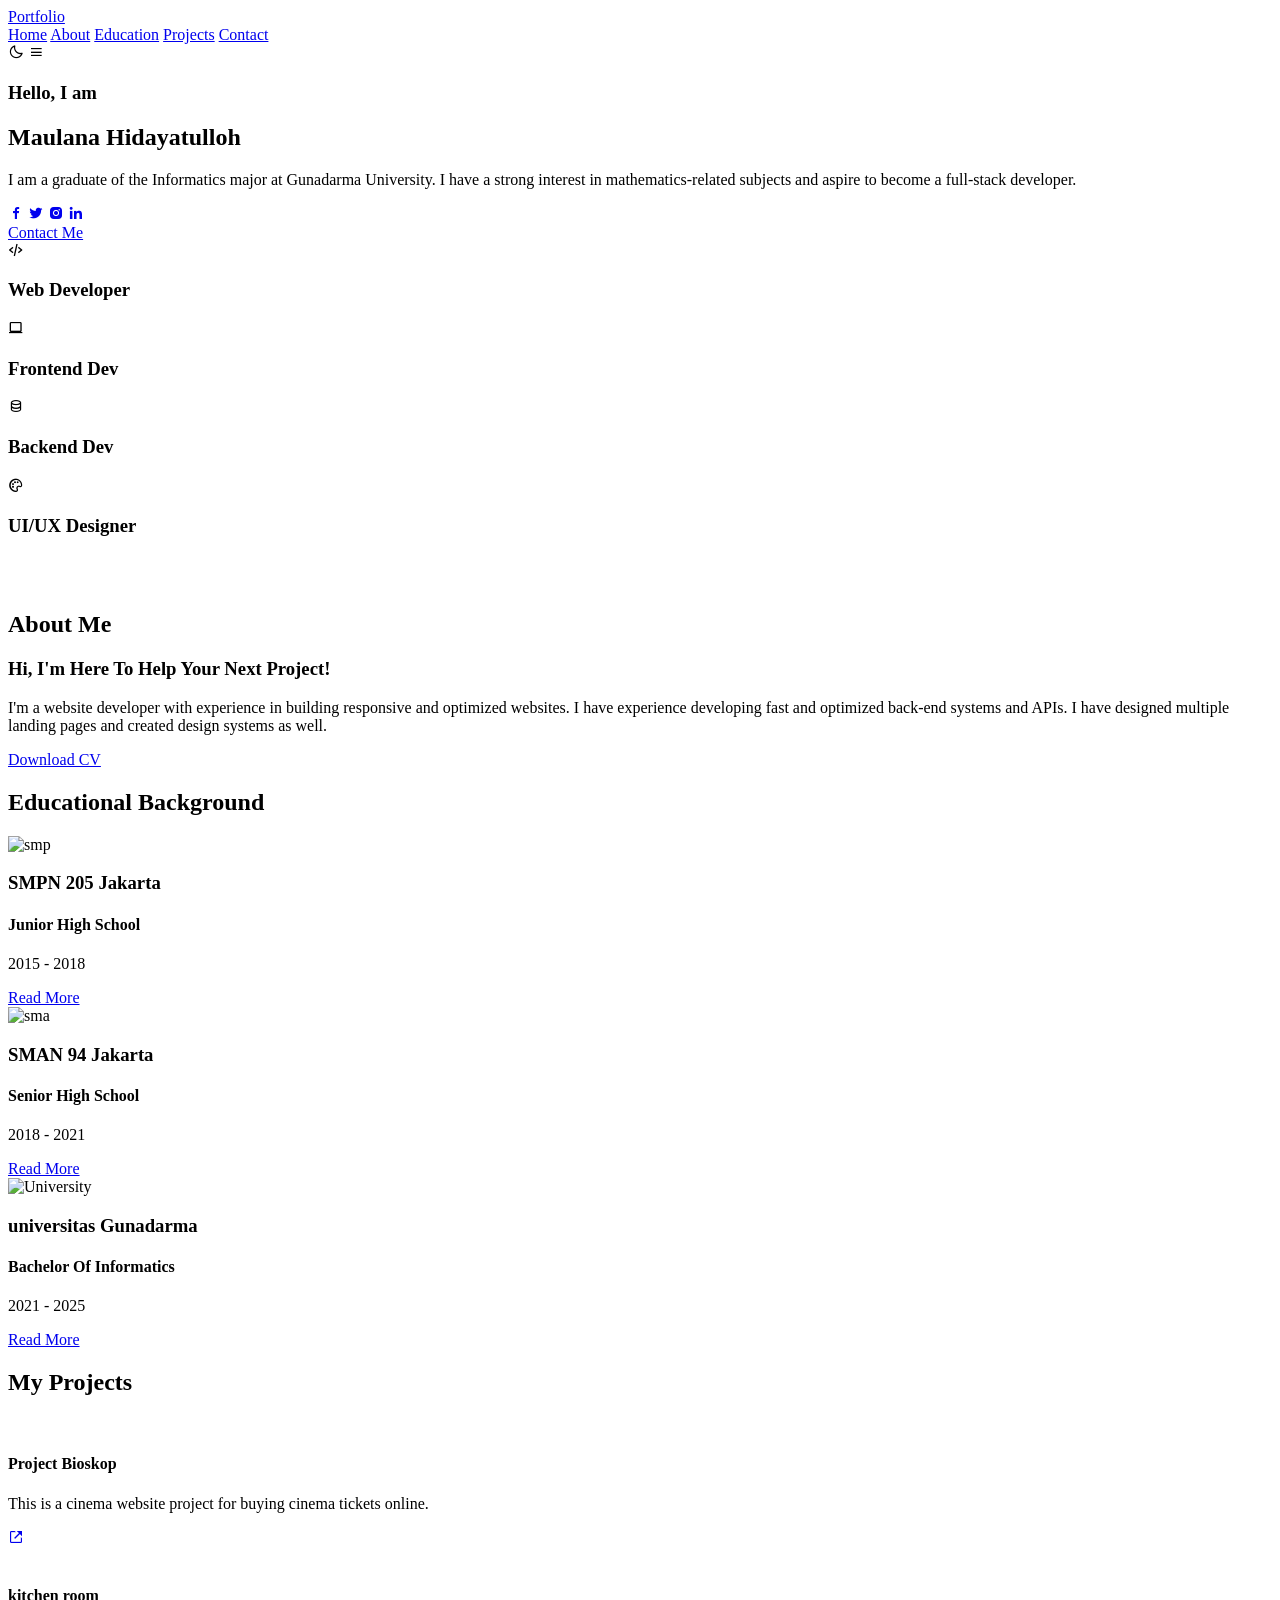
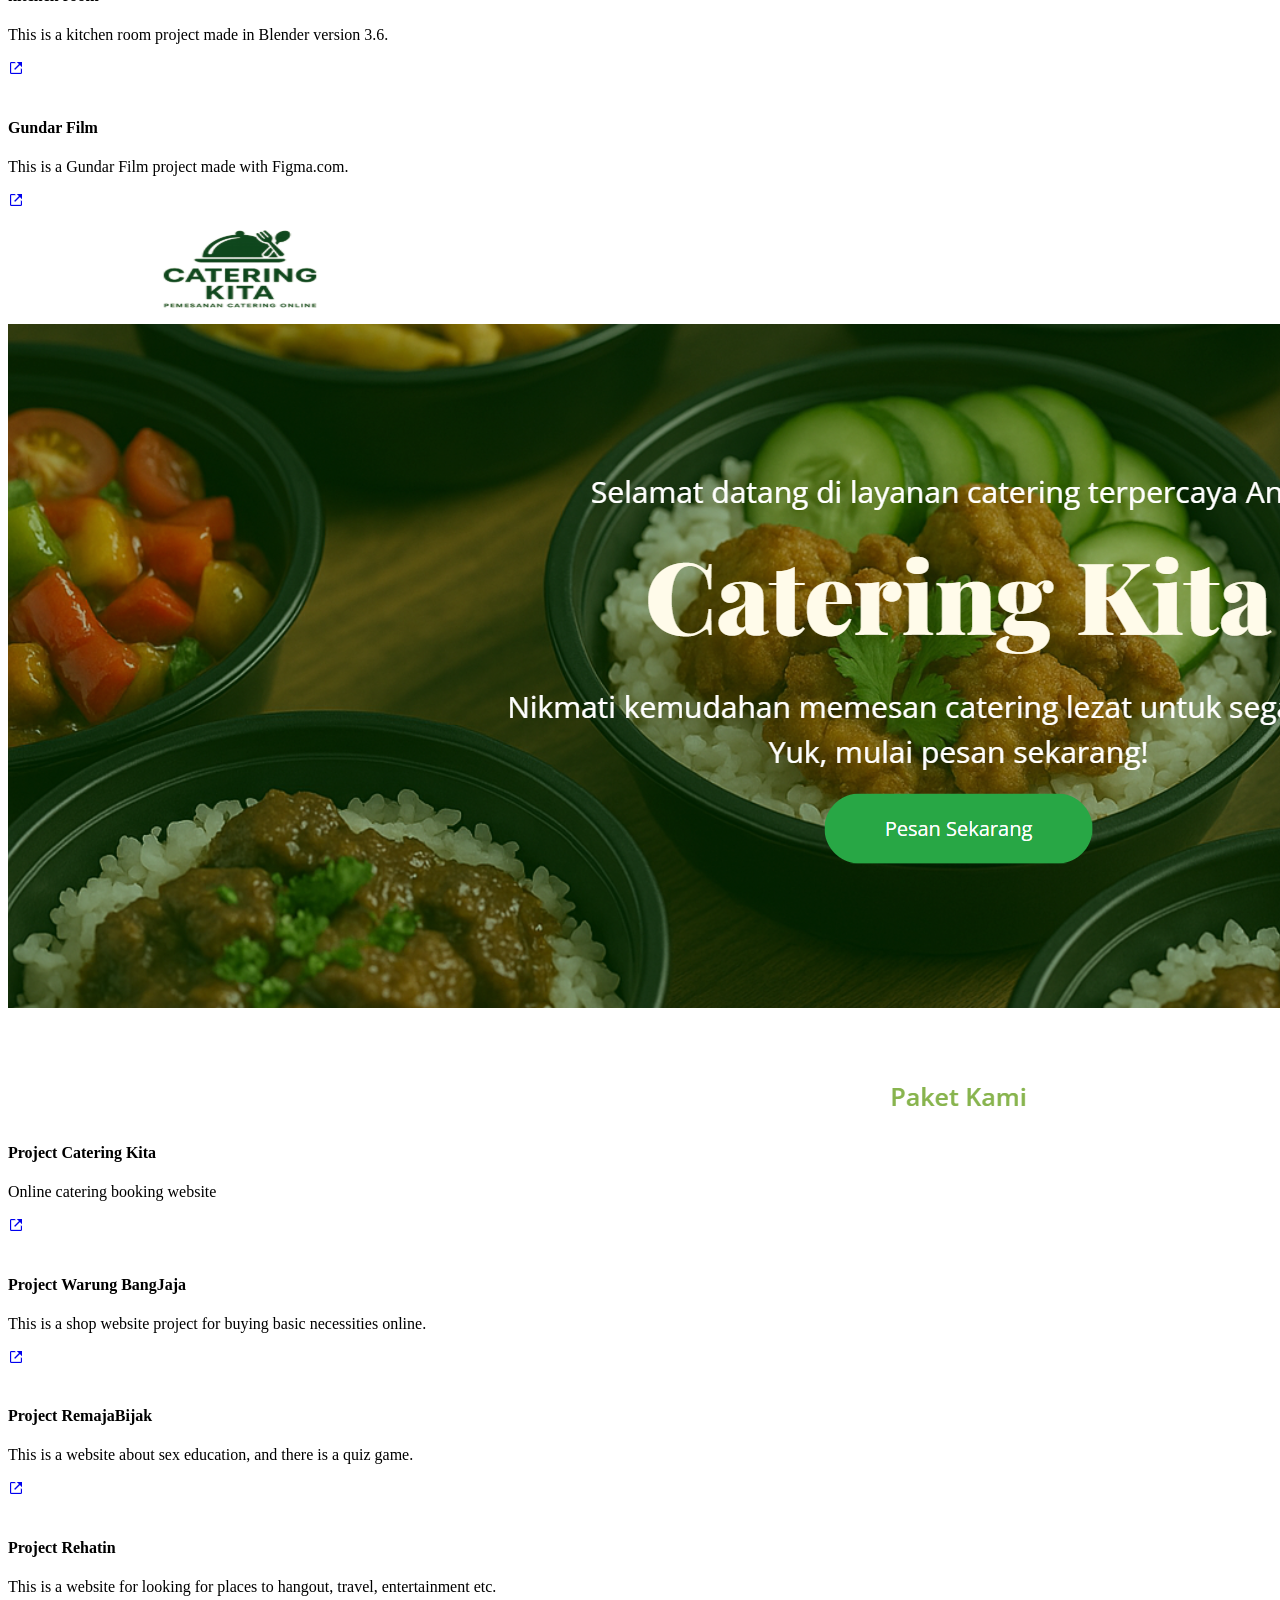
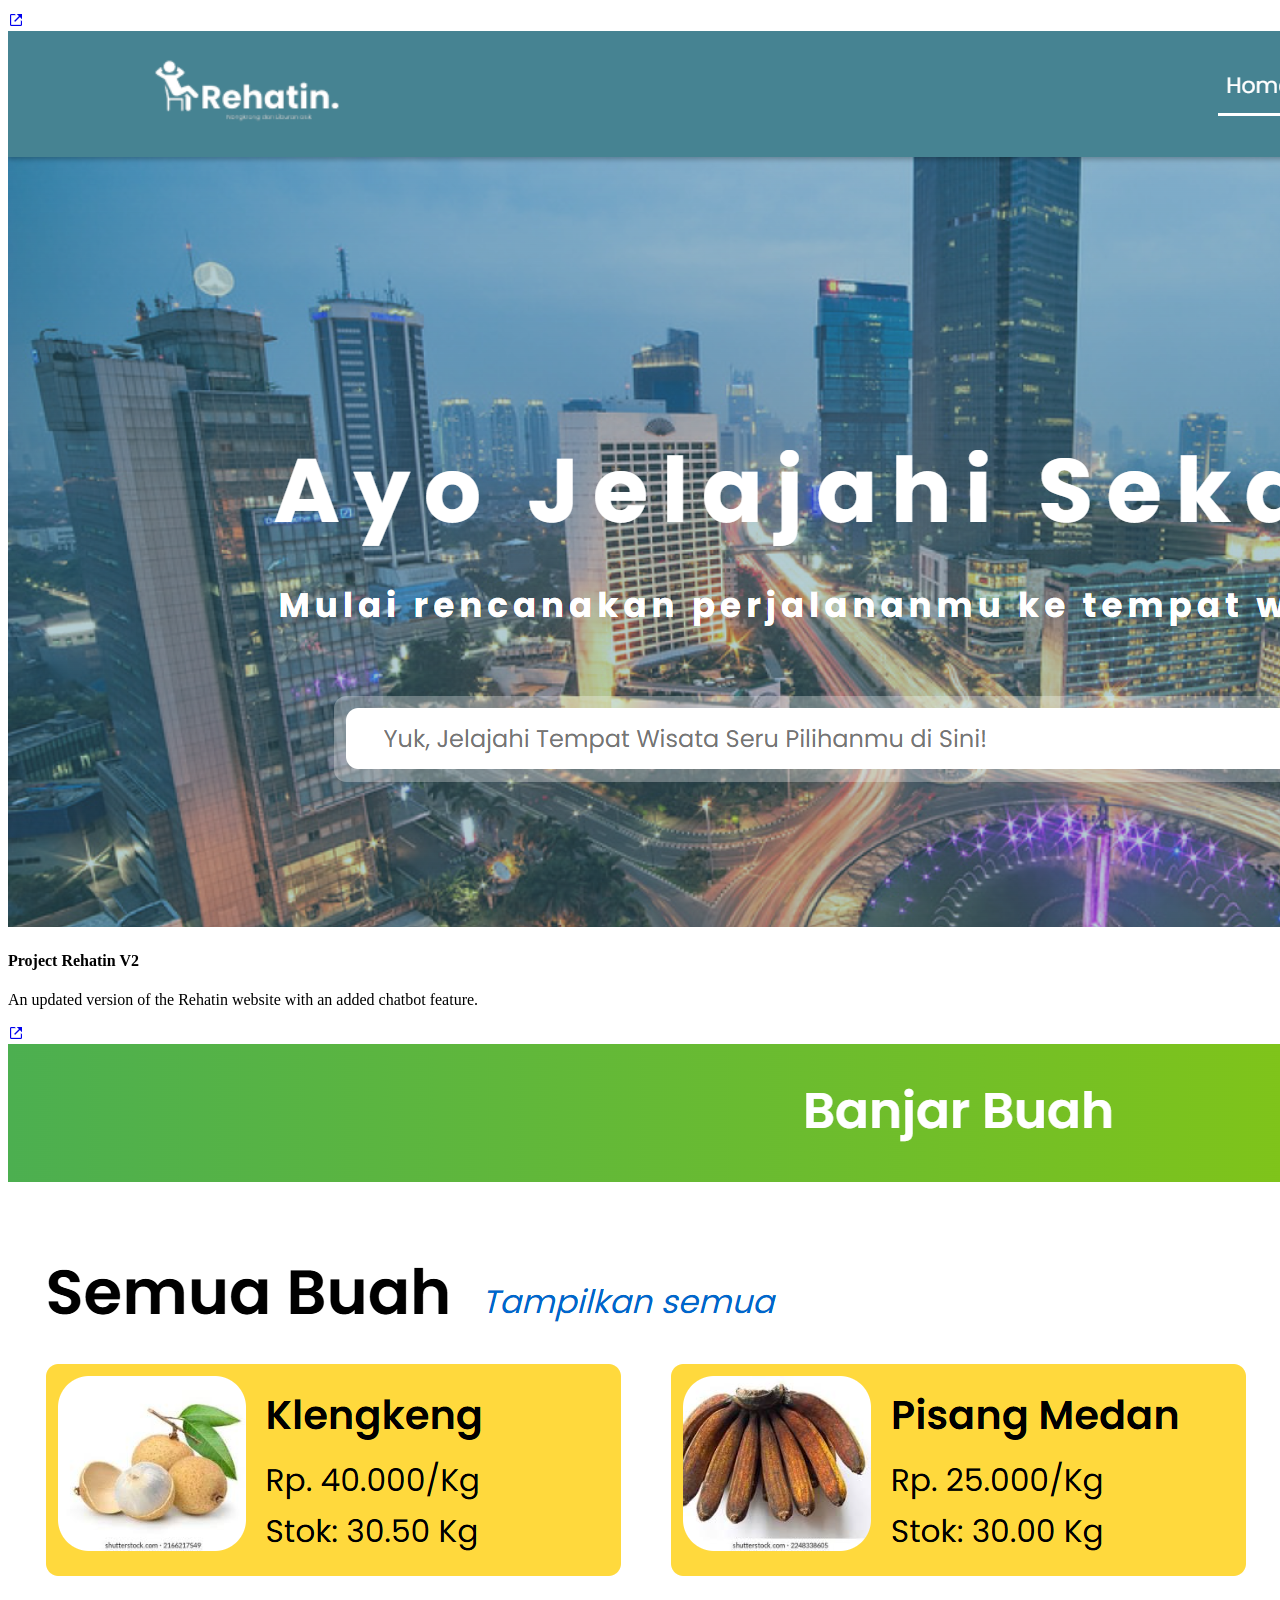
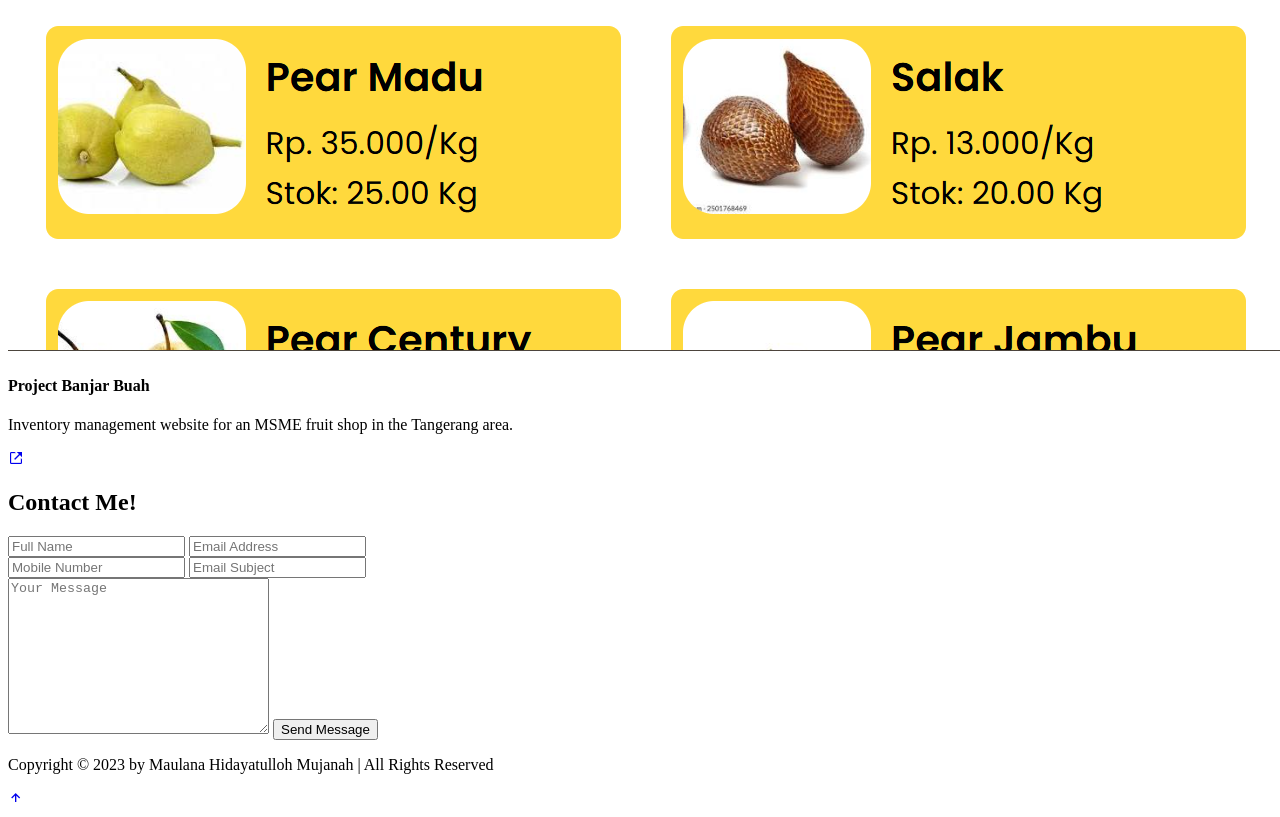
==== index.html @ 6c428de4 "update" ====
<!DOCTYPE html>
<html lang="en">
  <head>
    <meta charset="UTF-8" />
    <meta http-equiv="X-UA-Compatible" content="IE=edge" />
    <meta name="viewport" content="width=device-width, initial-scale=1.0" />
    <title>Portfolio Maulana Hidayatulloh Mujanah</title>

    <!-- Box Icons -->
    <link
      href="https://unpkg.com/boxicons@2.1.4/css/boxicons.min.css"
      rel="stylesheet"
    />

    <!-- CSS -->
    <link rel="stylesheet" href="css/style.css" />
  </head>
  <body>
    <!-- Header -->
    <header class="header">
      <a href="#" class="logo">Portfolio</a>

      <nav class="navbar">
        <a href="#home" class="active">Home</a>
        <a href="#about">About</a>
        <a href="#education">Education</a>
        <a href="#projects">Projects</a>
        <a href="#contact">Contact</a>
      </nav>

      <div class="bx bx-moon" id="darkMode-icon"></div>

      <div class="bx bx-menu" id="menu-icon"></div>
    </header>

    <!-- Home Section -->
    <section class="home" id="home">
      <div class="home-content">
        <h3>Hello, I am</h3>
        <h1>Maulana Hidayatulloh</h1>
        <p>
          I am a graduate of the Informatics major at Gunadarma University. I
          have a strong interest in mathematics-related subjects and aspire to
          become a full-stack developer.
        </p>

        <div class="social-media">
          <a href="https://www.facebook.com/"
            ><i class="bx bxl-facebook"></i
          ></a>
          <a href="https://twitter.com/"><i class="bx bxl-twitter"></i></a>
          <a href="https://www.instagram.com/maulana_x13?igsh=MzNlNGNkZWQ4Mg=="
            ><i class="bx bxl-instagram-alt"></i
          ></a>
          <a href="https://www.linkedin.com/in/maulanahidayatulloh"
            ><i class="bx bxl-linkedin"></i
          ></a>
        </div>

        <a href="mailto:maulhidayatulloh@gmail.com" class="btn">Contact Me</a>
      </div>

      <div class="profession-container">
        <div class="profession-box">
          <div class="profession" style="--i: 0">
            <i class="bx bx-code-alt"></i>
            <h3>Web Developer</h3>
          </div>
          <div class="profession" style="--i: 1">
            <i class="bx bx-laptop"></i>
            <h3>Frontend Dev</h3>
          </div>
          <div class="profession" style="--i: 2">
            <i class="bx bx-data"></i>
            <h3>Backend Dev</h3>
          </div>
          <div class="profession" style="--i: 3">
            <i class="bx bx-palette"></i>
            <h3>UI/UX Designer</h3>
          </div>

          <div class="circle"></div>
        </div>

        <div class="overlay"></div>
      </div>

      <div class="home-img">
        <img src="images/Foto_Profil_Maulana.png" alt="" />
      </div>
    </section>

    <!-- About Section -->
    <section class="about" id="about">
      <div class="about-img">
        <img src="images/maulana.png" alt="" />
      </div>

      <div class="about-content">
        <h2 class="heading">About <span> Me</span></h2>
        <h3>Hi, I'm Here To Help Your Next Project!</h3>
        <p>
          I'm a website developer with experience in building responsive and
          optimized websites. I have experience developing fast and optimized
          back-end systems and APIs. I have designed multiple landing pages and
          created design systems as well.
        </p>
        <a
          href="CV/CV_Maulana Hidayatulloh Mujanah.pdf"
          download="CV_Maulana Hidayatulloh Mujanah.pdf"
          class="btn"
          >Download CV</a
        >
      </div>
    </section>

    <!-- Education Section -->
    <section class="education" id="education">
      <h2 class="heading">Educational <span>Background</span></h2>

      <div class="education-container">
        <div class="education-box">
          <img src="images/smpn205jakarta.png" alt="smp" />
          <h3>SMPN 205 Jakarta</h3>
          <h4>Junior High School</h4>
          <p>2015 - 2018</p>
          <a href="https://www.smpn205jkt.sch.id/" class="btn">Read More</a>
        </div>
        <div class="education-box">
          <img src="images/sman94jakarta.png" alt="sma" />
          <h3>SMAN 94 Jakarta</h3>
          <h4>Senior High School</h4>
          <p>2018 - 2021</p>
          <a href="https://sman94.sch.id/" class="btn">Read More</a>
        </div>
        <div class="education-box">
          <img src="images/universitas_gunadarma.png" alt="University" />
          <h3>universitas Gunadarma</h3>
          <h4>Bachelor Of Informatics</h4>
          <p>2021 - 2025</p>
          <a href="https://gunadarma.ac.id/" class="btn">Read More</a>
        </div>
      </div>
    </section>

    <!-- Projects Section -->
    <section class="projects" id="projects">
      <h2 class="heading">My <span>Projects</span></h2>

      <div class="projects-container">
        <!-- #1 -->
        <div class="project-box">
          <img src="images/bioskop.png" alt="" />

          <div class="projects-layer">
            <h4>Project Bioskop</h4>
            <p>
              This is a cinema website project for buying cinema tickets online.
            </p>
            <a href="https://bioskop-turu.netlify.app/"
              ><i class="bx bx-link-external"></i
            ></a>
          </div>
        </div>

        <!-- #2 -->
        <div class="project-box">
          <img src="images/Blender.png" alt="" />

          <div class="projects-layer">
            <h4>kitchen room</h4>
            <p>This is a kitchen room project made in Blender version 3.6.</p>
            <a
              href="https://drive.google.com/drive/folders/1SsGVpHUh2cP1XCIk-VESFyO1y9K7Zlhc?usp=sharing"
              ><i class="bx bx-link-external"></i
            ></a>
          </div>
        </div>

        <!-- #3 -->
        <div class="project-box">
          <img src="images/figma_gundarfilm.png" alt="" />

          <div class="projects-layer">
            <h4>Gundar Film</h4>
            <p>This is a Gundar Film project made with Figma.com.</p>
            <a
              href="https://www.figma.com/proto/qvcgOhkusxSLY58AXQ5LIm/Gundar-Film?node-id=1-2&t=9zVfpcEtoTEcHJ6E-1&scaling=scale-down&content-scaling=fixed&page-id=0%3A1&starting-point-node-id=1%3A2"
              ><i class="bx bx-link-external"></i
            ></a>
          </div>
        </div>

        <!-- #4 -->
        <div class="project-box">
          <img src="images/CateringKita.png" alt="" />

          <div class="projects-layer">
            <h4>Project Catering Kita</h4>
            <p>Online catering booking website</p>
            <a href="https://github.com/MaulanaHidayatulloh/Catering-Kita"
              ><i class="bx bx-link-external"></i
            ></a>
          </div>
        </div>

        <!-- #5 -->
        <div class="project-box">
          <img src="images/warung-bangjaja.png" alt="" />

          <div class="projects-layer">
            <h4>Project Warung BangJaja</h4>
            <p>
              This is a shop website project for buying basic necessities
              online.
            </p>
            <a href="https://warung-bangjaja.free.nf"
              ><i class="bx bx-link-external"></i
            ></a>
          </div>
        </div>

        <!-- #6 -->
        <div class="project-box">
          <img src="images/RemajaBijak.png" alt="" />

          <div class="projects-layer">
            <h4>Project RemajaBijak</h4>
            <p>
              This is a website about sex education, and there is a quiz game.
            </p>
            <a href="https://maulanahidayatulloh.github.io/RemajaBijak/"
              ><i class="bx bx-link-external"></i
            ></a>
          </div>
        </div>

        <!-- #7 -->
        <div class="project-box">
          <img src="images/rehatin.png" alt="" />

          <div class="projects-layer">
            <h4>Project Rehatin</h4>
            <p>
              This is a website for looking for places to hangout, travel,
              entertainment etc.
            </p>
            <a href="https://github.com/MaulanaHidayatulloh/Rehatin"
              ><i class="bx bx-link-external"></i
            ></a>
          </div>
        </div>

        <!-- #8 -->
        <div class="project-box">
          <img src="images/RehatinV2.png" alt="" />

          <div class="projects-layer">
            <h4>Project Rehatin V2</h4>
            <p>
              An updated version of the Rehatin website with an added chatbot
              feature.
            </p>
            <a href="https://github.com/MaulanaHidayatulloh/Rehatin_V2"
              ><i class="bx bx-link-external"></i
            ></a>
          </div>
        </div>

        <!-- #9 -->
        <div class="project-box">
          <img src="images/banjar_buah.png" alt="" />

          <div class="projects-layer">
            <h4>Project Banjar Buah</h4>
            <p>
              Inventory management website for an MSME fruit shop in the
              Tangerang area.
            </p>
            <a href="https://banjarbuah.rf.gd/"
              ><i class="bx bx-link-external"></i
            ></a>
          </div>
        </div>
      </div>
    </section>

    <!-- Contact Section -->
    <section class="contact" id="contact">
      <h2 class="heading">Contact <span>Me!</span></h2>

      <form action="#">
        <div class="input-box">
          <input type="text" placeholder="Full Name" />
          <input type="email" placeholder="Email Address" />
        </div>
        <div class="input-box">
          <input type="text" placeholder="Mobile Number" />
          <input type="text" placeholder="Email Subject" />
        </div>
        <textarea
          name=""
          id=""
          cols="30"
          rows="10"
          placeholder="Your Message"
        ></textarea>
        <input type="submit" value="Send Message" class="btn" />
      </form>
    </section>

    <!-- Footer -->
    <footer class="footer">
      <div class="footer-text">
        <p>
          Copyright &copy; 2023 by Maulana Hidayatulloh Mujanah | All Rights
          Reserved
        </p>
      </div>

      <div class="footer-iconTop">
        <a href="#home"><i class="bx bx-up-arrow-alt"></i></a>
      </div>
    </footer>

    <!-- Scroll reveal -->
    <script src="https://unpkg.com/scrollreveal"></script>

    <!-- Java Script -->
    <script src="js/script.js"></script>
  </body>
</html>
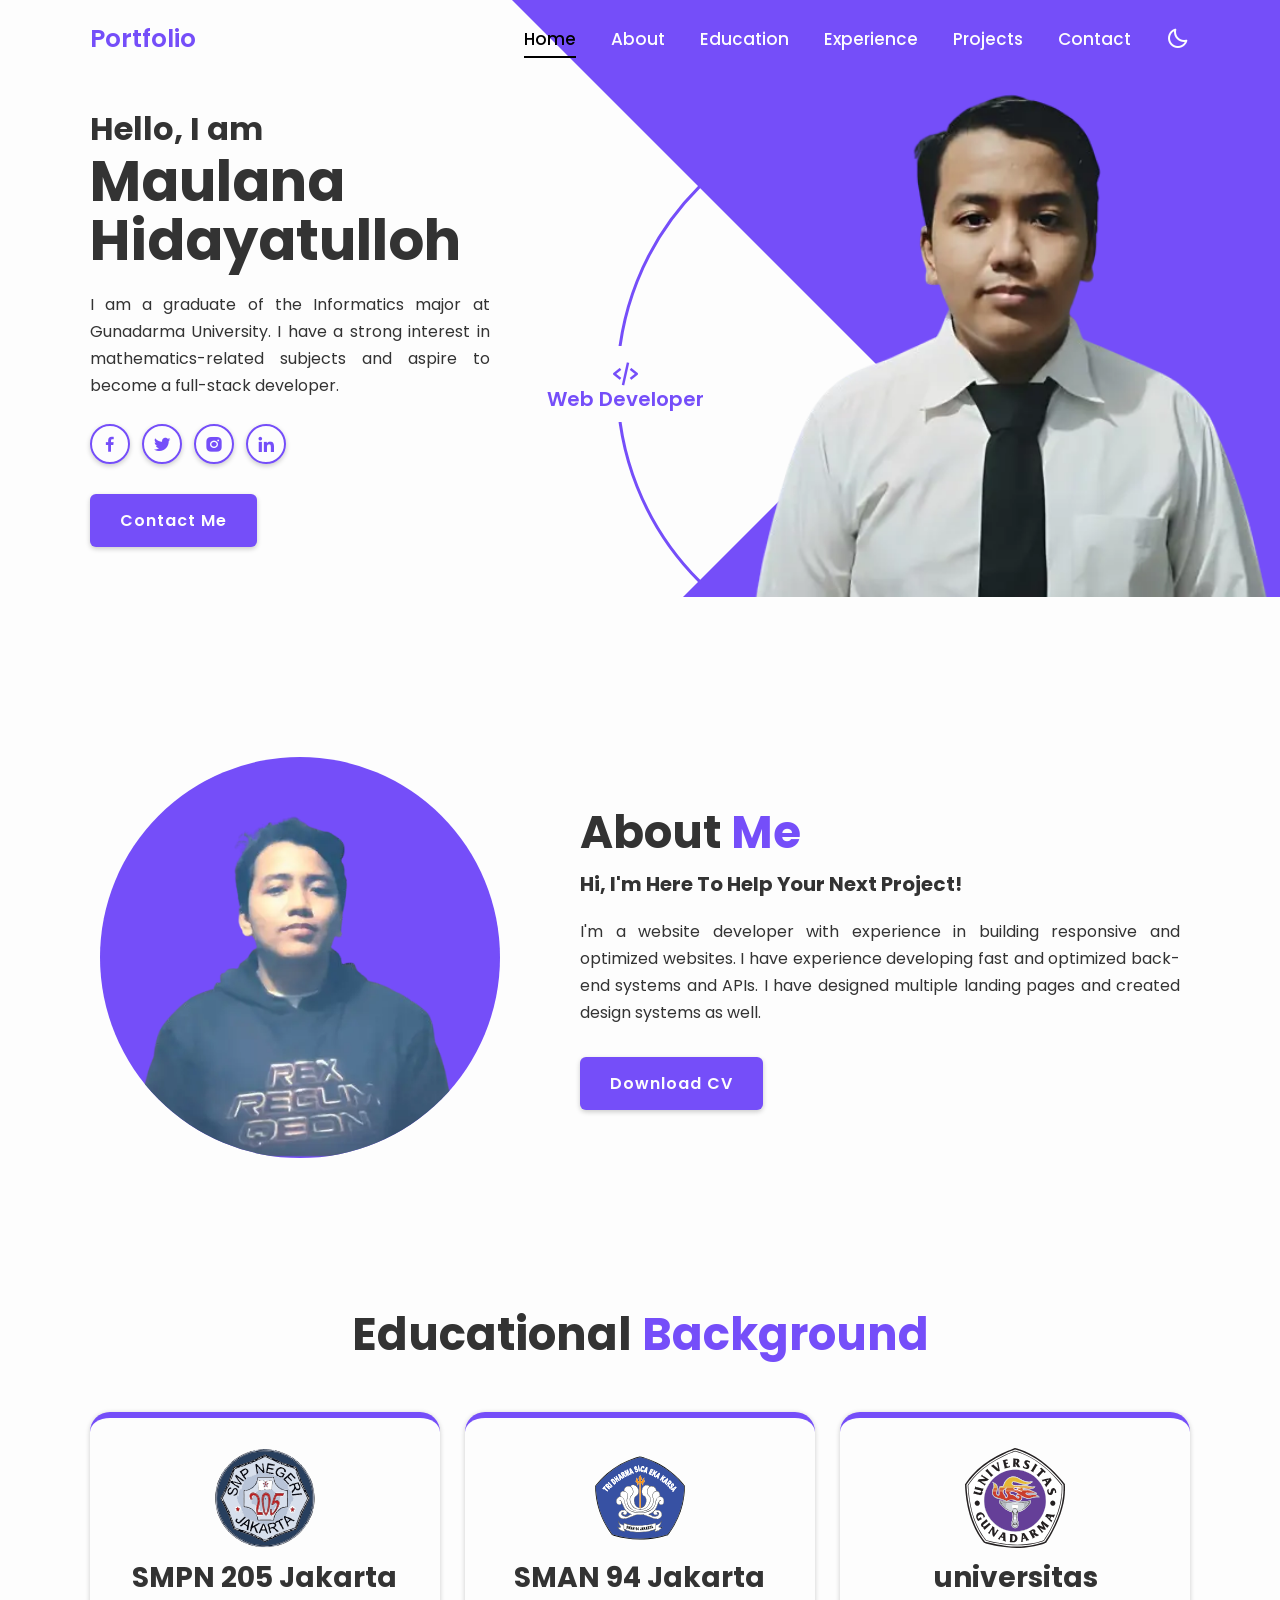
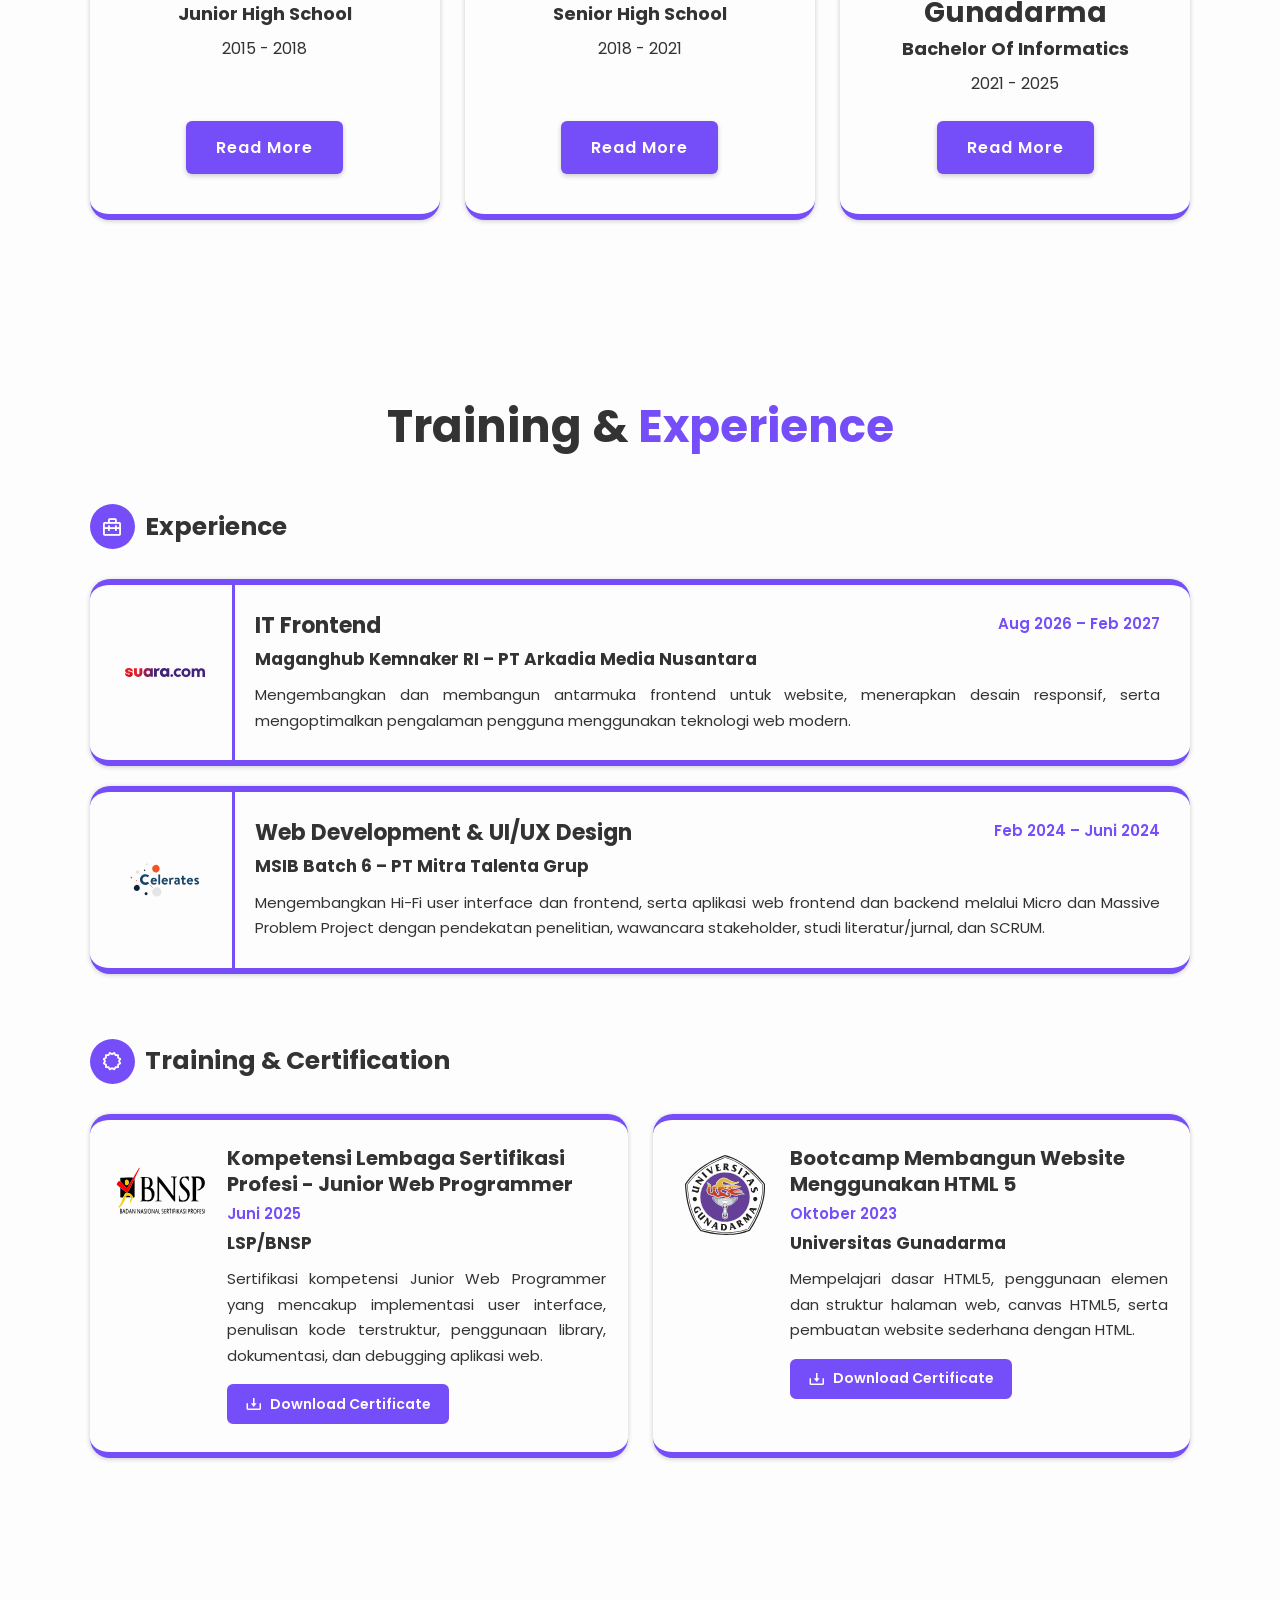
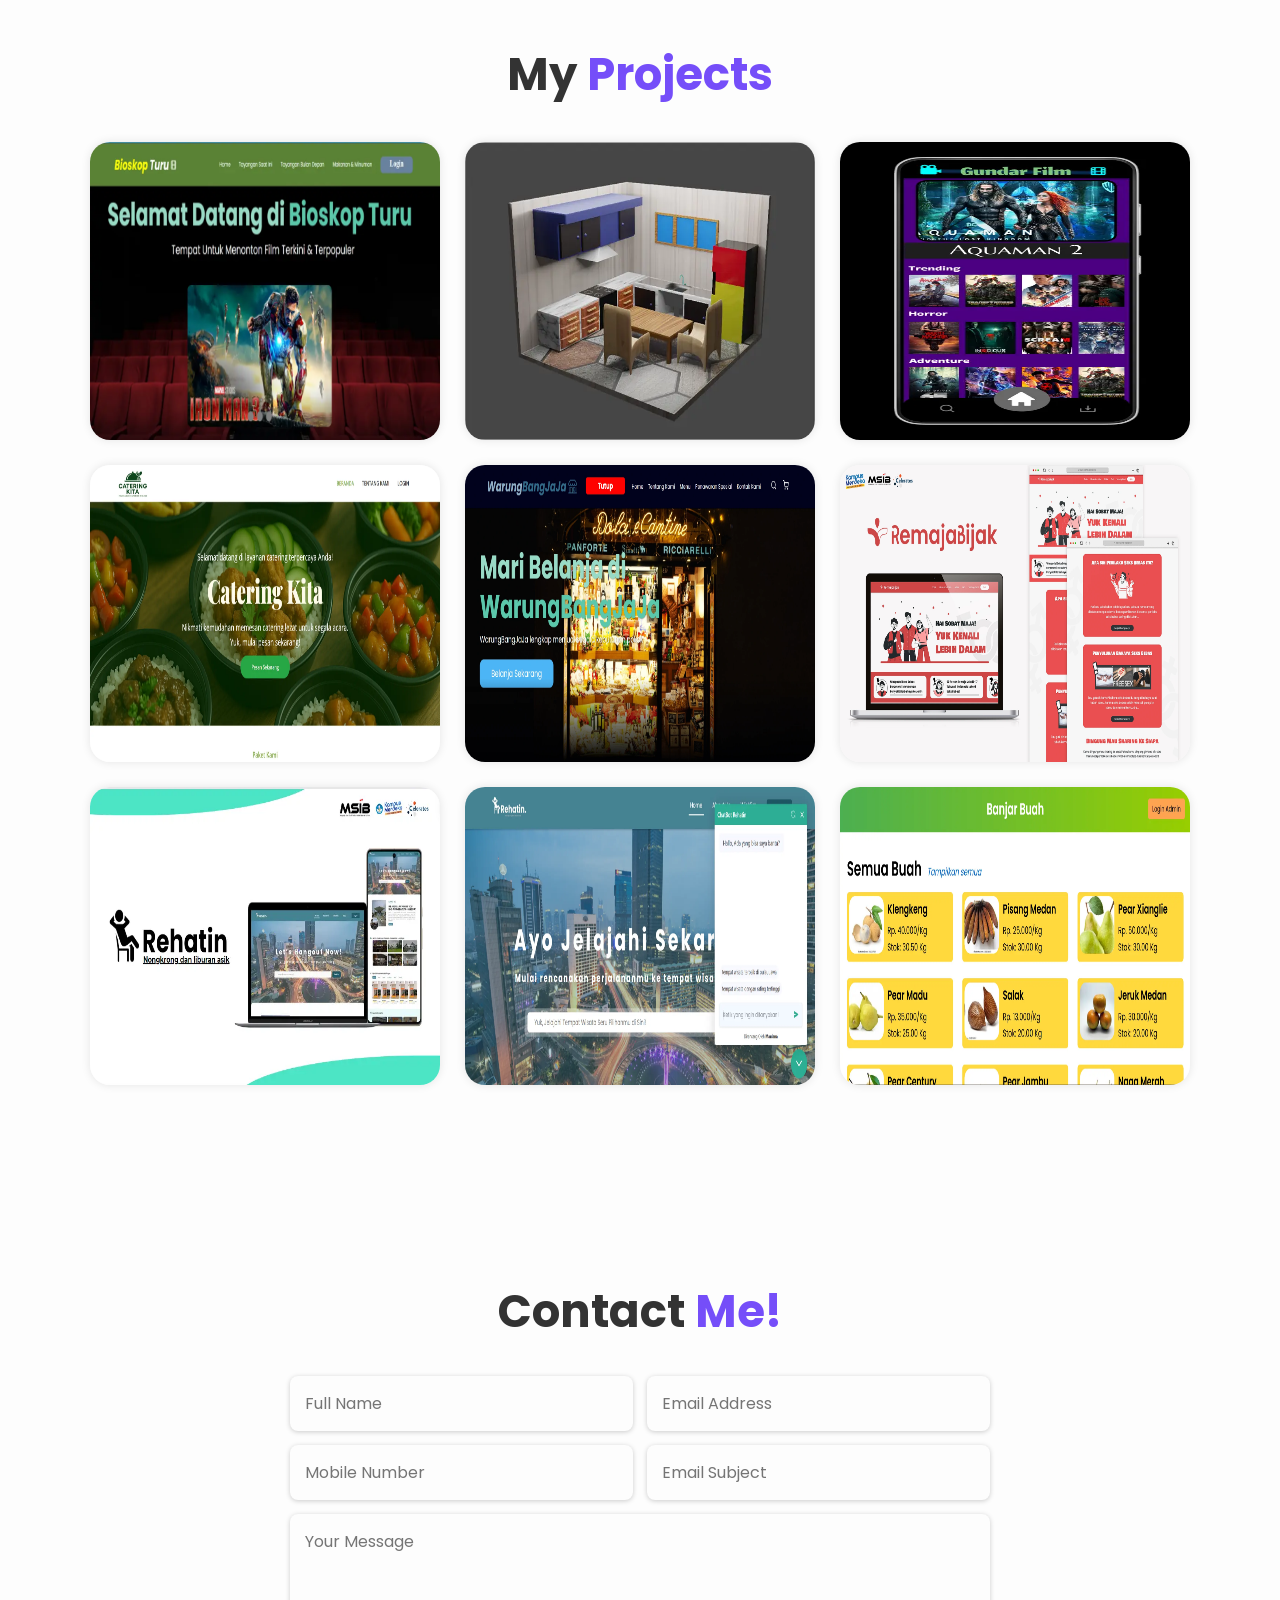
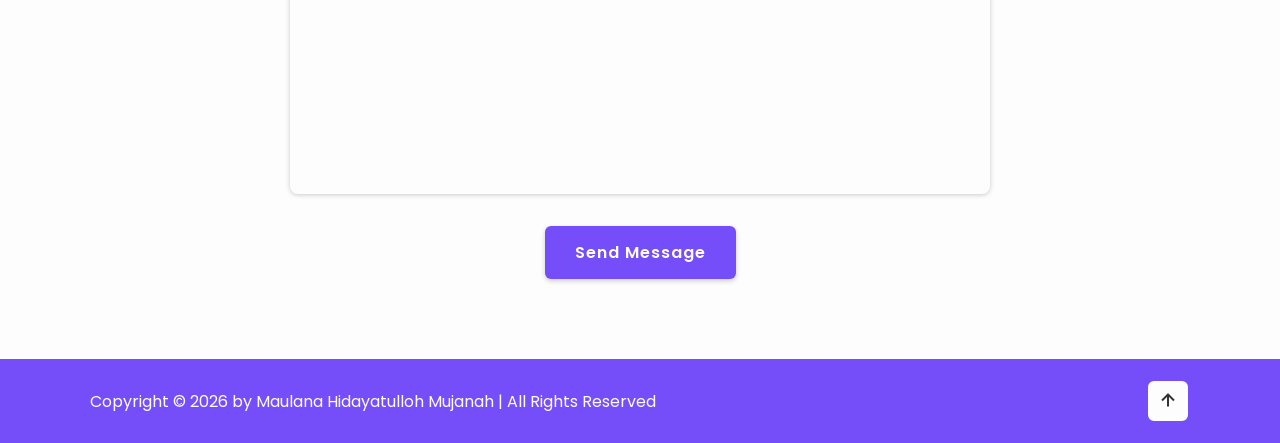
==== commit 08a333fa: "update" ====
--- a/index.html
+++ b/index.html
@@ -1,4 +1,4 @@
-<!DOCTYPE html>
+<!doctype html>
 <html lang="en">
   <head>
     <meta charset="UTF-8" />
@@ -21,9 +21,10 @@
       <a href="#" class="logo">Portfolio</a>
 
       <nav class="navbar">
-        <a href="#home" class="active">Home</a>
+        <a id="home-navbar" href="#home" class="active">Home</a>
         <a href="#about">About</a>
         <a href="#education">Education</a>
+        <a href="#experience">Experience</a>
         <a href="#projects">Projects</a>
         <a href="#contact">Contact</a>
       </nav>
@@ -86,14 +87,14 @@
       </div>
 
       <div class="home-img">
-        <img src="images/Foto_Profil_Maulana.png" alt="" />
+        <img src="images/Foto_Profil_Maulana.webp" alt="" />
       </div>
     </section>
 
     <!-- About Section -->
     <section class="about" id="about">
       <div class="about-img">
-        <img src="images/maulana.png" alt="" />
+        <img src="images/maulana.webp" alt="" />
       </div>
 
       <div class="about-content">
@@ -106,7 +107,7 @@
           created design systems as well.
         </p>
         <a
-          href="CV/CV_Maulana Hidayatulloh Mujanah.pdf"
+          href="data/CV_Maulana Hidayatulloh Mujanah.pdf"
           download="CV_Maulana Hidayatulloh Mujanah.pdf"
           class="btn"
           >Download CV</a
@@ -120,25 +121,153 @@
 
       <div class="education-container">
         <div class="education-box">
-          <img src="images/smpn205jakarta.png" alt="smp" />
+          <img src="images/smpn-205.svg" alt="smp" />
           <h3>SMPN 205 Jakarta</h3>
           <h4>Junior High School</h4>
           <p>2015 - 2018</p>
-          <a href="https://www.smpn205jkt.sch.id/" class="btn">Read More</a>
+          <a href="https://smpn205jkt.sch.id/main" class="btn" target="_blank"
+            >Read More</a
+          >
         </div>
         <div class="education-box">
-          <img src="images/sman94jakarta.png" alt="sma" />
+          <img src="images/sma-94.svg" alt="sma" />
           <h3>SMAN 94 Jakarta</h3>
           <h4>Senior High School</h4>
           <p>2018 - 2021</p>
-          <a href="https://sman94.sch.id/" class="btn">Read More</a>
+          <a
+            href="https://www.sman94jakarta.sch.id/"
+            class="btn"
+            target="_blank"
+            >Read More</a
+          >
         </div>
         <div class="education-box">
-          <img src="images/universitas_gunadarma.png" alt="University" />
+          <img src="images/gunadarma.svg" alt="University" />
           <h3>universitas Gunadarma</h3>
           <h4>Bachelor Of Informatics</h4>
           <p>2021 - 2025</p>
-          <a href="https://gunadarma.ac.id/" class="btn">Read More</a>
+          <a href="https://gunadarma.ac.id/" class="btn" target="_blank"
+            >Read More</a
+          >
+        </div>
+      </div>
+    </section>
+
+    <!-- Training & Experience Section -->
+    <section class="experience" id="experience">
+      <h2 class="heading">Training & <span>Experience</span></h2>
+
+      <div class="experience-content">
+        <div class="experience-group">
+          <div class="experience-group-title">
+            <i class="bx bx-briefcase-alt-2"></i>
+            <h3>Experience</h3>
+          </div>
+
+          <!-- 1 -->
+          <article class="experience-card">
+            <div class="experience-card-icon">
+              <img src="images/suara.svg" alt="suara" />
+            </div>
+            <div class="experience-card-content">
+              <div class="experience-card-header">
+                <h4>IT Frontend</h4>
+                <span>Aug 2026 – Feb 2027</span>
+              </div>
+              <h5>Maganghub Kemnaker RI – PT Arkadia Media Nusantara</h5>
+              <p>
+                Mengembangkan dan membangun antarmuka frontend untuk website,
+                menerapkan desain responsif, serta mengoptimalkan pengalaman
+                pengguna menggunakan teknologi web modern.
+              </p>
+            </div>
+          </article>
+
+          <!-- 2 -->
+          <article class="experience-card">
+            <div class="experience-card-icon">
+              <img src="images/celerates.svg" alt="celerates" />
+            </div>
+            <div class="experience-card-content">
+              <div class="experience-card-header">
+                <h4>Web Development & UI/UX Design</h4>
+                <span>Feb 2024 – Juni 2024</span>
+              </div>
+              <h5>MSIB Batch 6 – PT Mitra Talenta Grup</h5>
+              <p>
+                Mengembangkan Hi-Fi user interface dan frontend, serta aplikasi
+                web frontend dan backend melalui Micro dan Massive Problem
+                Project dengan pendekatan penelitian, wawancara stakeholder,
+                studi literatur/jurnal, dan SCRUM.
+              </p>
+            </div>
+          </article>
+        </div>
+
+        <div class="experience-group">
+          <div class="experience-group-title">
+            <i class="bx bx-certification"></i>
+            <h3>Training & Certification</h3>
+          </div>
+
+          <div class="training-grid">
+            <article class="training-card">
+              <div class="training-icon">
+                <img src="images/bnsp.svg" alt="bnsp" />
+              </div>
+              <div>
+                <div class="training-card-header">
+                  <h4>
+                    Kompetensi Lembaga Sertifikasi Profesi - Junior Web
+                    Programmer
+                  </h4>
+                  <span>Juni 2025</span>
+                </div>
+                <h5>LSP/BNSP</h5>
+                <p>
+                  Sertifikasi kompetensi Junior Web Programmer yang mencakup
+                  implementasi user interface, penulisan kode terstruktur,
+                  penggunaan library, dokumentasi, dan debugging aplikasi web.
+                </p>
+                <a
+                  href="data/Sertifikat Kompetensi LSP -  JWP.pdf"
+                  class="certificate-btn"
+                  download
+                  aria-label="Download sertifikat Kompetensi Junior Web Programmer"
+                >
+                  <i class="bx bx-download"></i>
+                  Download Certificate
+                </a>
+              </div>
+            </article>
+
+            <article class="training-card">
+              <div class="training-icon">
+                <img src="images/gunadarma.svg" alt="gunadarma" />
+              </div>
+              <div>
+                <div class="training-card-header">
+                  <h4>Bootcamp Membangun Website Menggunakan HTML 5</h4>
+                  <span>Oktober 2023</span>
+                </div>
+                <h5>Universitas Gunadarma</h5>
+                <p>
+                  Mempelajari dasar HTML5, penggunaan elemen dan struktur
+                  halaman web, canvas HTML5, serta pembuatan website sederhana
+                  dengan HTML.
+                </p>
+                <a
+                  href="data/Sertifikat_HTML5.pdf"
+                  class="certificate-btn"
+                  download
+                  aria-label="Download sertifikat Bootcamp HTML 5"
+                >
+                  <i class="bx bx-download"></i>
+                  Download Certificate
+                </a>
+              </div>
+            </article>
+          </div>
         </div>
       </div>
     </section>
@@ -150,7 +279,7 @@
       <div class="projects-container">
         <!-- #1 -->
         <div class="project-box">
-          <img src="images/bioskop.png" alt="" />
+          <img src="images/bioskop.webp" alt="" />
 
           <div class="projects-layer">
             <h4>Project Bioskop</h4>
@@ -165,7 +294,7 @@
 
         <!-- #2 -->
         <div class="project-box">
-          <img src="images/Blender.png" alt="" />
+          <img src="images/Blender.webp" alt="" />
 
           <div class="projects-layer">
             <h4>kitchen room</h4>
@@ -179,7 +308,7 @@
 
         <!-- #3 -->
         <div class="project-box">
-          <img src="images/figma_gundarfilm.png" alt="" />
+          <img src="images/figma_gundarfilm.webp" alt="" />
 
           <div class="projects-layer">
             <h4>Gundar Film</h4>
@@ -193,7 +322,7 @@
 
         <!-- #4 -->
         <div class="project-box">
-          <img src="images/CateringKita.png" alt="" />
+          <img src="images/CateringKita.webp" alt="" />
 
           <div class="projects-layer">
             <h4>Project Catering Kita</h4>
@@ -206,7 +335,7 @@
 
         <!-- #5 -->
         <div class="project-box">
-          <img src="images/warung-bangjaja.png" alt="" />
+          <img src="images/warung-bangjaja.webp" alt="" />
 
           <div class="projects-layer">
             <h4>Project Warung BangJaja</h4>
@@ -222,7 +351,7 @@
 
         <!-- #6 -->
         <div class="project-box">
-          <img src="images/RemajaBijak.png" alt="" />
+          <img src="images/RemajaBijak.webp" alt="" />
 
           <div class="projects-layer">
             <h4>Project RemajaBijak</h4>
@@ -237,7 +366,7 @@
 
         <!-- #7 -->
         <div class="project-box">
-          <img src="images/rehatin.png" alt="" />
+          <img src="images/rehatin.webp" alt="" />
 
           <div class="projects-layer">
             <h4>Project Rehatin</h4>
@@ -253,7 +382,7 @@
 
         <!-- #8 -->
         <div class="project-box">
-          <img src="images/RehatinV2.png" alt="" />
+          <img src="images/RehatinV2.webp" alt="" />
 
           <div class="projects-layer">
             <h4>Project Rehatin V2</h4>
@@ -269,7 +398,7 @@
 
         <!-- #9 -->
         <div class="project-box">
-          <img src="images/banjar_buah.png" alt="" />
+          <img src="images/banjar_buah.webp" alt="" />
 
           <div class="projects-layer">
             <h4>Project Banjar Buah</h4>
@@ -313,7 +442,7 @@
     <footer class="footer">
       <div class="footer-text">
         <p>
-          Copyright &copy; 2023 by Maulana Hidayatulloh Mujanah | All Rights
+          Copyright &copy; 2026 by Maulana Hidayatulloh Mujanah | All Rights
           Reserved
         </p>
       </div>
@@ -324,7 +453,7 @@
     </footer>
 
     <!-- Scroll reveal -->
-    <script src="https://unpkg.com/scrollreveal"></script>
+    <!-- <script src="https://unpkg.com/scrollreveal"></script> -->
 
     <!-- Java Script -->
     <script src="js/script.js"></script>
--- a/css/style.css
+++ b/css/style.css
@@ -0,0 +1,1395 @@
+@import url("https://fonts.googleapis.com/css2?family=Poppins:wght@300;400;500;600;700;800;900&display=swap");
+
+* {
+  margin: 0;
+  padding: 0;
+  box-sizing: border-box;
+  text-decoration: none;
+  border: none;
+  outline: none;
+  scroll-behavior: smooth;
+  font-family: "Poppins", sans-serif;
+}
+
+:root {
+  --bg-color: #fdfdfd;
+  --text-color: #333;
+  --main-color: #754ef9;
+  --white-color: #fdfdfd;
+  --shadow-color: rgba(0, 0, 0, 0.2);
+}
+
+.dark-mode {
+  --bg-color: #0b061f;
+  --text-color: #fdfdfd;
+  --shadow-color: rgba(0, 0, 0, 0.7);
+}
+
+html {
+  font-size: 62.5%;
+  overflow-x: hidden;
+  scroll-behavior: smooth;
+}
+
+body {
+  min-width: 320px;
+  overflow-x: hidden;
+  background: var(--bg-color);
+  color: var(--text-color);
+}
+
+section {
+  width: 100%;
+  min-height: auto;
+  padding: 10rem 7% 5rem;
+}
+
+img {
+  display: block;
+  max-width: 100%;
+}
+
+button,
+input,
+textarea {
+  font: inherit;
+}
+
+/* Header */
+.header {
+  position: fixed;
+  top: 0;
+  left: 0;
+  width: 100%;
+  padding: 2rem 7%;
+  background: transparent;
+  display: flex;
+  align-items: center;
+  z-index: 1000;
+  transition: 0.3s ease;
+}
+
+.header.sticky {
+  background: var(--bg-color);
+  box-shadow: 0 0.1rem 1rem var(--shadow-color);
+}
+
+.logo {
+  flex-shrink: 0;
+  margin-right: auto;
+  font-size: 2.5rem;
+  color: var(--main-color);
+  font-weight: 600;
+  cursor: default;
+}
+
+.navbar {
+  display: flex;
+  align-items: center;
+}
+
+.navbar a {
+  position: relative;
+  font-size: 1.7rem;
+  color: var(--white-color);
+  font-weight: 500;
+  margin-right: 3.5rem;
+  white-space: nowrap;
+}
+
+.header.sticky .navbar a {
+  color: var(--text-color);
+}
+
+.header.sticky .navbar a.active {
+  color: var(--main-color);
+}
+
+.navbar a.active::before {
+  content: "";
+  position: absolute;
+  left: 0;
+  bottom: -0.6rem;
+  width: 100%;
+  height: 0.2rem;
+  background: var(--white-color);
+}
+
+.header.sticky .navbar a::before {
+  background: var(--main-color);
+  opacity: 0.7;
+}
+
+#darkMode-icon {
+  flex-shrink: 0;
+  font-size: 2.4rem;
+  color: var(--white-color);
+  cursor: pointer;
+}
+
+.header.sticky #darkMode-icon {
+  color: var(--text-color);
+}
+
+#menu-icon {
+  display: none;
+  flex-shrink: 0;
+  font-size: 3.6rem;
+  color: var(--text-color);
+  cursor: pointer;
+}
+
+.heading {
+  font-size: 4.5rem;
+  line-height: 1.2;
+  text-align: center;
+}
+
+span {
+  color: var(--main-color);
+}
+
+#home-navbar {
+  color: #000;
+}
+
+.header.sticky .navbar #home-navbar.active {
+  color: var(--main-color);
+}
+
+.navbar #home-navbar::before {
+  background: #000;
+}
+
+.header.sticky .navbar #home-navbar::before {
+  background: var(--main-color);
+}
+
+/* Section Hero / Home */
+.home {
+  position: relative;
+  display: flex;
+  align-items: center;
+  min-height: auto;
+  padding-top: 10.5rem;
+  padding-bottom: 5rem;
+  overflow: hidden;
+  isolation: isolate;
+}
+
+.home .home-content {
+  position: relative;
+  z-index: 5;
+  width: min(40rem, 48%);
+}
+
+.home-content h3 {
+  font-size: 3.2rem;
+  font-weight: 700;
+  line-height: 1.5;
+}
+
+.home-content h1 {
+  font-size: clamp(4.4rem, 4.4vw, 5.6rem);
+  font-weight: 700;
+  line-height: 1.05;
+  margin-bottom: 2rem;
+}
+
+.home-content p {
+  max-width: 44rem;
+  font-size: 1.6rem;
+  line-height: 1.7;
+  text-align: justify;
+}
+
+.home-content .social-media {
+  display: flex;
+  flex-wrap: wrap;
+  align-items: center;
+  gap: 1.2rem;
+  margin: 2.5rem 0 3rem;
+}
+
+.home-content .social-media a {
+  display: inline-flex;
+  justify-content: center;
+  align-items: center;
+  width: 4rem;
+  height: 4rem;
+  background: transparent;
+  border: 0.2rem solid var(--main-color);
+  border-radius: 50%;
+  box-shadow: 0 0.2rem 0.5rem var(--shadow-color);
+  font-size: 2rem;
+  color: var(--main-color);
+  transition: 0.5s ease;
+}
+
+.home-content .social-media a:hover {
+  background: var(--main-color);
+  color: var(--white-color);
+}
+
+.btn {
+  display: inline-flex;
+  justify-content: center;
+  align-items: center;
+  padding: 1.2rem 2.8rem;
+  background: var(--main-color);
+  border-radius: 0.6rem;
+  box-shadow: 0 0.2rem 0.5rem var(--shadow-color);
+  font-size: 1.6rem;
+  color: var(--white-color);
+  letter-spacing: 0.1rem;
+  font-weight: 600;
+  border: 0.2rem solid transparent;
+  transition: 0.5s ease;
+}
+
+.btn:hover {
+  background: transparent;
+  color: var(--main-color);
+  border-color: var(--main-color);
+}
+
+.home .profession-container {
+  position: absolute;
+  top: 0;
+  right: 0;
+  width: 768px;
+  height: 768px;
+  overflow: hidden;
+  pointer-events: none;
+}
+
+.home .profession-container .profession-box {
+  position: absolute;
+  top: 0;
+  right: 0;
+  width: 768px;
+  height: 768px;
+  border-radius: 50%;
+  display: flex;
+  justify-content: center;
+  align-items: center;
+  animation: professionRotate 13s ease-out infinite;
+}
+
+@keyframes professionRotate {
+  0%,
+  20% {
+    transform: rotate(0deg);
+  }
+
+  25%,
+  45% {
+    transform: rotate(-90deg);
+  }
+
+  50%,
+  70% {
+    transform: rotate(-180deg);
+  }
+
+  75%,
+  95% {
+    transform: rotate(-270deg);
+  }
+
+  100% {
+    transform: rotate(-360deg);
+  }
+}
+
+.home .profession-box .profession {
+  position: absolute;
+  left: 0;
+  display: flex;
+  align-items: center;
+  flex-direction: column;
+  color: var(--main-color);
+  transform: rotate(calc(360deg / 4 * var(--i))) translateX(35px);
+  transform-origin: 384px;
+  background: var(--bg-color);
+  padding: 13px 0;
+}
+
+.home .profession i {
+  font-size: 3rem;
+}
+
+.home .profession h3 {
+  font-size: 2rem;
+  line-height: 1;
+  font-weight: 600;
+}
+
+.home .profession-box .circle {
+  width: 73%;
+  height: 73%;
+  border: 0.3rem solid var(--main-color);
+  border-radius: 50%;
+}
+
+.home .profession-container .overlay {
+  position: absolute;
+  top: 0;
+  right: 0;
+  width: 0;
+  height: 0;
+  border-top: 38.4rem solid var(--main-color);
+  border-right: 38.4rem solid var(--main-color);
+  border-bottom: 38.4rem solid var(--main-color);
+  border-left: 38.4rem solid transparent;
+  opacity: 1;
+}
+
+.home-img img {
+  position: absolute;
+  bottom: 0;
+  right: 0;
+  height: 100%;
+  pointer-events: none;
+}
+
+/* About */
+.about {
+  display: flex;
+  justify-content: center;
+  align-items: center;
+  gap: clamp(4rem, 7vw, 8rem);
+  margin-top: 6rem;
+}
+
+.about .about-img {
+  flex: 0 1 40rem;
+}
+
+.about .about-img img {
+  width: min(35vw, 40rem);
+  min-width: 26rem;
+  background-color: var(--main-color);
+  border-radius: 50%;
+  margin: auto;
+}
+
+.about-content {
+  flex: 1 1 50rem;
+  max-width: 60rem;
+}
+
+.about-content h2 {
+  text-align: left;
+  line-height: 1.2;
+}
+
+.about-content h3 {
+  font-size: 2rem;
+  line-height: 1.4;
+  margin-top: 1rem;
+}
+
+.about-content p {
+  font-size: 1.6rem;
+  line-height: 1.7;
+  margin: 2rem 0 3rem;
+  text-align: justify;
+}
+
+/* Education */
+.education {
+  min-height: auto;
+  padding-bottom: 9rem;
+}
+
+.education h2 {
+  margin-bottom: 5rem;
+}
+
+.education .education-container {
+  display: grid;
+  grid-template-columns: repeat(3, minmax(0, 1fr));
+  align-items: stretch;
+  gap: 2.5rem;
+  max-width: 120rem;
+  margin: 0 auto;
+}
+
+.education-container .education-box {
+  min-width: 0;
+  min-height: 39rem;
+  display: flex;
+  flex-direction: column;
+  align-items: center;
+  background: var(--bg-color);
+  padding: 3rem 2rem 4rem;
+  border-radius: 2rem;
+  box-shadow: 0 0.1rem 0.5rem var(--shadow-color);
+  text-align: center;
+  border-top: 0.6rem solid var(--main-color);
+  border-bottom: 0.6rem solid var(--main-color);
+  transition: 0.5s ease;
+}
+
+.education-container .education-box:hover {
+  box-shadow: 0 0.1rem 2rem var(--shadow-color);
+  transform: translateY(-0.5rem);
+}
+
+.education-box img {
+  width: 10rem;
+  height: 10rem;
+  object-fit: contain;
+  margin-bottom: 1.2rem;
+}
+
+.education-box h3 {
+  font-size: 2.8rem;
+  line-height: 1.25;
+  transition: 0.5s ease;
+}
+
+.education-box:hover h3 {
+  color: var(--main-color);
+}
+
+.education-box h4 {
+  font-size: 1.8rem;
+  line-height: 1.4;
+  margin-top: 0.6rem;
+}
+
+.education-box p {
+  font-size: 1.6rem;
+  margin: 1rem 0 2.5rem;
+}
+
+.education-box .btn {
+  margin-top: auto;
+}
+
+/* TRAINING & EXPERIENCE */
+.experience {
+  min-height: auto;
+  padding-top: 9rem;
+  padding-bottom: 9rem;
+}
+
+.experience > .heading {
+  margin-bottom: 5rem;
+}
+
+.experience-content {
+  max-width: 120rem;
+  margin: 0 auto;
+  display: grid;
+  gap: 4.5rem;
+}
+
+.experience-group {
+  width: 100%;
+}
+
+.experience-group-title {
+  display: flex;
+  align-items: center;
+  gap: 1rem;
+  margin-bottom: 3rem;
+}
+
+.experience-group-title i {
+  width: 4.5rem;
+  height: 4.5rem;
+  display: inline-flex;
+  align-items: center;
+  justify-content: center;
+  flex: 0 0 4.5rem;
+  border-radius: 50%;
+  background: var(--main-color);
+  color: var(--white-color);
+  font-size: 2.2rem;
+}
+
+.experience-group-title h3 {
+  font-size: 2.5rem;
+  line-height: 1.25;
+}
+
+.experience-card,
+.training-card {
+  background: var(--bg-color);
+  border-radius: 2rem;
+  border-top: 0.6rem solid var(--main-color);
+  border-bottom: 0.6rem solid var(--main-color);
+  box-shadow: 0 0.1rem 0.5rem var(--shadow-color);
+}
+
+.experience-card {
+  position: relative;
+  display: flex;
+  align-items: center;
+  gap: 2rem;
+  padding: 2.7rem 3rem;
+  margin-bottom: 2rem;
+  transition: 0.5s ease;
+}
+
+.experience-card:hover,
+.training-card:hover {
+  box-shadow: 0 0.1rem 2rem var(--shadow-color);
+  transform: translateY(-0.4rem);
+}
+
+.experience-card-icon,
+.training-icon {
+  display: inline-flex;
+  align-items: center;
+  justify-content: center;
+  flex: 0 0 auto;
+  background: var(--bg-color);
+}
+
+.experience-card-icon {
+  position: relative;
+  align-self: stretch;
+  height: auto;
+  padding: 0 3rem 0 0.5rem;
+  border-right: 0;
+}
+
+.experience-card-icon::after {
+  content: "";
+  position: absolute;
+  top: -2.7rem;
+  right: 0;
+  bottom: -2.7rem;
+  width: 3px;
+  background: var(--main-color);
+}
+
+.experience-card-icon img {
+  width: 8rem;
+  object-fit: contain;
+  height: 8rem;
+}
+
+.training-icon {
+  width: 10rem;
+  min-width: 10rem;
+  min-height: 10rem;
+  padding: 0;
+  border: none;
+  align-items: center;
+}
+
+.training-icon img {
+  display: block;
+  width: 100%;
+  height: 8rem;
+  object-fit: contain;
+}
+
+.experience-card-content {
+  min-width: 0;
+  flex: 1;
+}
+
+.experience-card-header,
+.training-card-header {
+  display: flex;
+  align-items: flex-start;
+  justify-content: space-between;
+  gap: 2rem;
+}
+
+.experience-card-header h4,
+.training-card-header h4 {
+  font-size: 2.2rem;
+  line-height: 1.3;
+}
+
+.experience-card-header span,
+.training-card-header span {
+  flex: 0 0 auto;
+  color: var(--main-color);
+  font-size: 1.5rem;
+  font-weight: 600;
+  white-space: nowrap;
+}
+
+.experience-card h5,
+.training-card h5 {
+  font-size: 1.7rem;
+  line-height: 1.5;
+  margin-top: 0.6rem;
+}
+
+.experience-card p,
+.training-card p {
+  font-size: 1.5rem;
+  line-height: 1.7;
+  margin-top: 1rem;
+  text-align: justify;
+}
+
+.training-grid {
+  display: grid;
+  grid-template-columns: repeat(2, minmax(0, 1fr));
+  gap: 2.5rem;
+}
+
+.training-card {
+  display: flex;
+  align-items: flex-start;
+  gap: 1.5rem;
+  padding: 2.5rem 2.2rem 2.8rem;
+  transition: 0.5s ease;
+}
+
+.training-card > div:last-child {
+  min-width: 0;
+}
+
+.training-card-header {
+  display: block;
+}
+
+.training-card-header h4 {
+  font-size: 2rem;
+}
+
+.training-card-header span {
+  display: block;
+  margin-top: 0.5rem;
+}
+
+.certificate-btn {
+  display: inline-flex;
+  align-items: center;
+  justify-content: center;
+  gap: 0.7rem;
+  margin-top: 1.6rem;
+  padding: 0.9rem 1.6rem;
+  border: 0.2rem solid var(--main-color);
+  border-radius: 0.6rem;
+  background: var(--main-color);
+  color: var(--white-color);
+  font-size: 1.4rem;
+  font-weight: 600;
+  line-height: 1.2;
+  transition: 0.3s ease;
+}
+
+.certificate-btn i {
+  font-size: 1.8rem;
+}
+
+.certificate-btn:hover {
+  background: transparent;
+  color: var(--main-color);
+}
+
+/* Project */
+.projects {
+  padding-bottom: 10rem;
+}
+
+.projects h2 {
+  margin-bottom: 4rem;
+}
+
+.projects .projects-container {
+  display: grid;
+  grid-template-columns: repeat(3, minmax(0, 1fr));
+  align-items: center;
+  gap: 2.5rem;
+  margin: 0 auto;
+}
+
+.projects .project-box {
+  position: relative;
+  display: flex;
+  border-radius: 2rem;
+  box-shadow: 0 0 1rem rgba(0, 0, 0, 0.1);
+  overflow: hidden;
+  aspect-ratio: 1 / 0.85;
+}
+
+.project-box img {
+  width: 100%;
+  height: 100%;
+  transition: 0.5s ease;
+}
+
+.project-box:hover img {
+  transform: scale(1.1);
+}
+
+.project-box .projects-layer {
+  position: absolute;
+  bottom: 0;
+  left: 0;
+  width: 100%;
+  height: 100%;
+  background: linear-gradient(rgba(0, 0, 0, 0.1), var(--main-color));
+  color: var(--white-color);
+  display: flex;
+  justify-content: center;
+  align-items: center;
+  flex-direction: column;
+  text-align: center;
+  padding: 0 4rem;
+  opacity: 0;
+  transition: 0.5s ease;
+}
+
+.project-box:hover .projects-layer {
+  opacity: 1;
+}
+
+.projects-layer h4 {
+  font-size: 3rem;
+}
+
+.projects-layer p {
+  font-size: 1.6rem;
+  margin: 0.3rem 0 1rem;
+}
+
+.projects-layer a {
+  display: inline-flex;
+  justify-content: center;
+  align-items: center;
+  width: 5rem;
+  height: 5rem;
+  background: var(--white-color);
+  border-radius: 50%;
+}
+
+.projects-layer a i {
+  font-size: 2rem;
+  color: #333;
+}
+
+/* Contact Me */
+.contact h2 {
+  margin-bottom: 3rem;
+}
+
+.contact form {
+  max-width: 70rem;
+  margin: 1rem auto;
+  text-align: center;
+  margin-bottom: 3rem;
+}
+
+.contact form .input-box {
+  display: flex;
+  justify-content: space-between;
+  flex-wrap: wrap;
+}
+
+.contact form .input-box input,
+.contact form textarea {
+  width: 100%;
+  padding: 1.5rem;
+  font-size: 1.6rem;
+  color: var(--text-color);
+  background-color: var(--bg-color);
+  border-radius: 0.8rem;
+  margin: 0.7rem 0;
+  box-shadow: 0 0.1rem 0.5rem var(--shadow-color);
+}
+
+.contact form .input-box input {
+  width: 49%;
+}
+
+.contact form textarea {
+  resize: none;
+}
+
+.contact form .btn {
+  margin-top: 2rem;
+  cursor: pointer;
+}
+
+/* Footer */
+.footer {
+  display: flex;
+  justify-content: space-between;
+  align-items: center;
+  flex-wrap: wrap;
+  padding: 2rem 7%;
+  background: var(--main-color);
+}
+
+.footer-text p {
+  font-size: 1.6rem;
+  color: var(--white-color);
+}
+
+.footer-iconTop a {
+  display: inline-flex;
+  justify-content: center;
+  align-items: center;
+  padding: 0.8rem;
+  background: var(--white-color);
+  border-radius: 0.8rem;
+  border: 0.2rem solid var(--main-color);
+  outline: 0.2rem solid transparent;
+  transition: 0.5s ease;
+}
+
+.footer-iconTop a:hover {
+  outline-color: var(--white-color);
+}
+
+.footer-iconTop a i {
+  font-size: 2.4rem;
+  color: #333;
+}
+
+/* ================================
+   RESPONSIVE
+   ================================ */
+
+/* Large laptop / desktop besar */
+@media (min-width: 1440px) {
+  section {
+    padding: 12rem 7% 5rem;
+  }
+
+  .home {
+    padding-top: 15rem;
+    padding-bottom: 10rem;
+  }
+
+  .about-content {
+    max-width: 60%;
+  }
+
+  .education .education-container,
+  .experience-content {
+    max-width: 100%;
+  }
+
+  .contact form {
+    max-width: 80%;
+  }
+}
+
+/* Laptop kecil / tablet landscape */
+@media (max-width: 1250px) {
+  html {
+    font-size: 55%;
+  }
+
+  .header {
+    padding-left: 4%;
+    padding-right: 4%;
+  }
+
+  section {
+    padding-left: 5%;
+    padding-right: 5%;
+  }
+
+  .home {
+    padding-top: 15rem;
+    padding-bottom: 10rem;
+  }
+
+  .home-img img {
+    height: 98%;
+  }
+
+  .home .home-content {
+    width: min(43rem, 48%);
+  }
+
+  .home .profession-box .profession {
+    transform: rotate(calc(360deg / 4 * var(--i))) translateX(85px);
+    transform-origin: 380px;
+  }
+
+  .home .profession-box .circle {
+    width: 60%;
+    height: 60%;
+  }
+
+  .home .profession-container .overlay {
+    border-left: 48rem solid transparent;
+  }
+
+  .education .education-container,
+  .experience-content,
+  .projects .projects-container {
+    max-width: 110rem;
+  }
+}
+
+/* Tablet landscape */
+@media (max-width: 1032px) {
+  .navbar a {
+    margin-right: 2.2rem;
+  }
+
+  .home {
+    padding-top: 15rem;
+    padding-bottom: 10rem;
+  }
+
+  .home .home-content {
+    width: min(48rem, 52%);
+  }
+
+  .home-content h1 {
+    font-size: clamp(4rem, 5vw, 5.2rem);
+  }
+
+  .home .profession-container {
+    width: 760px;
+    height: 760px;
+  }
+
+  .home .profession-container .profession-box {
+    display: none;
+  }
+
+  .education,
+  .projects {
+    padding-bottom: 7rem;
+  }
+
+  .education .education-container {
+    gap: 2rem;
+  }
+
+  .education-container .education-box {
+    min-height: 36rem;
+    padding: 2.5rem 1.8rem 3.5rem;
+  }
+
+  .education-box h3 {
+    font-size: 2.4rem;
+  }
+
+  .experience {
+    padding-top: 7rem;
+    padding-bottom: 7rem;
+  }
+
+  .training-grid {
+    gap: 2rem;
+  }
+
+  .experience-card-header,
+  .training-card-header {
+    gap: 1.2rem;
+  }
+
+  .experience-card-header h4,
+  .training-card-header h4 {
+    font-size: 2rem;
+  }
+
+  .contact {
+    min-height: auto;
+  }
+
+  .footer {
+    padding-left: 5%;
+    padding-right: 5%;
+  }
+}
+
+/* Tablet portrait */
+@media (max-width: 870px) {
+  #menu-icon {
+    display: block;
+  }
+
+  #darkMode-icon {
+    position: absolute;
+    right: 10rem;
+    font-size: 2.6rem;
+    color: var(--text-color);
+  }
+
+  .navbar {
+    position: absolute;
+    top: 100%;
+    left: 0;
+    width: 100%;
+    padding: 1rem 5%;
+    background: var(--bg-color);
+    border-top: 0.3rem solid var(--main-color);
+    box-shadow: 0 0.3rem 1rem var(--main-color);
+    display: none;
+  }
+
+  .navbar.active {
+    display: block;
+  }
+
+  .navbar a,
+  .navbar a:nth-child(1),
+  .navbar a:nth-child(2) {
+    display: block;
+    font-size: 2rem;
+    margin: 2.5rem 0;
+    color: var(--text-color);
+  }
+
+  .navbar a.active {
+    color: var(--main-color);
+  }
+
+  .navbar a::before {
+    display: none;
+  }
+
+  .home {
+    min-height: 100vh;
+    height: auto;
+    padding: 12rem 5% auto;
+    display: flex;
+    flex-direction: column;
+    justify-content: flex-start;
+    text-align: center;
+    overflow: hidden;
+  }
+
+  .home .home-content {
+    padding-top: 15rem;
+    width: 100%;
+    max-width: 100%;
+    z-index: 10;
+    margin: 0 auto;
+  }
+
+  .home-content h3 {
+    font-size: 2.6rem;
+  }
+
+  .home-content h1 {
+    font-size: 5rem;
+  }
+
+  .home-content p {
+    max-width: 70%;
+    margin-left: auto;
+    margin-right: auto;
+    text-align: center;
+  }
+
+  .home-content .social-media {
+    justify-content: center;
+    margin-top: 2.5rem;
+  }
+
+  .home .profession-container {
+    position: absolute;
+    top: auto;
+    right: 50%;
+    bottom: -37rem;
+    left: auto;
+    transform: translateX(50%);
+    width: 68rem;
+    height: 68rem;
+    overflow: visible;
+  }
+
+  .home .profession-container .profession-box {
+    display: none;
+  }
+
+  .home .profession-container .overlay {
+    position: fixed;
+    top: 0;
+    left: 50%;
+    right: 0;
+    transform: rotate(90deg) translate(-50%, 50%) scaleY(3);
+    border-width: 30rem;
+  }
+
+  .home-img img {
+    display: none;
+  }
+
+  .about {
+    display: flex;
+    justify-content: center;
+    align-items: center;
+    flex-direction: column;
+    text-align: center;
+    gap: 3rem;
+    width: auto;
+    height: auto;
+    margin: 0;
+
+    padding-bottom: 0;
+  }
+
+  .about .about-img {
+    flex: 0 1 auto;
+  }
+
+  .about .about-img img {
+    width: min(60vw, 35rem);
+    min-width: 0;
+  }
+
+  .about-content {
+    width: 100%;
+    max-width: 70rem;
+  }
+
+  .about-content h2 {
+    text-align: center;
+  }
+
+  .about-content p {
+    text-align: center;
+  }
+
+  .education {
+    padding-top: 1rem;
+  }
+
+  .education h2,
+  .projects h2 {
+    margin-bottom: 3rem;
+  }
+
+  .education .education-container {
+    grid-template-columns: repeat(2, minmax(0, 1fr));
+    gap: 2rem;
+  }
+
+  .education-container .education-box:last-child {
+    grid-column: 1 / -1;
+    width: calc(50% - 1rem);
+    justify-self: center;
+  }
+
+  .experience {
+    padding-top: 6rem;
+    padding-bottom: 6rem;
+  }
+
+  .experience > .heading {
+    margin-bottom: 3.5rem;
+  }
+
+  .experience-group-title {
+    margin-bottom: 2rem;
+  }
+
+  .experience-card {
+    align-items: flex-start;
+    gap: 1.5rem;
+    padding: 2.5rem 2.2rem;
+  }
+
+  .experience-card-icon {
+    padding: 0 3rem;
+  }
+
+  .experience-card-header {
+    flex-direction: column;
+    gap: 0.4rem;
+  }
+
+  .experience-card-header span {
+    white-space: normal;
+  }
+
+  .training-grid {
+    grid-template-columns: 1fr;
+  }
+
+  .training-icon {
+    width: 14rem;
+  }
+
+  .projects .projects-container {
+    grid-template-columns: repeat(2, minmax(0, 1fr));
+  }
+}
+
+/* mobile */
+@media (max-width: 450px) {
+  html {
+    font-size: 50%;
+  }
+
+  section {
+    padding-left: 5%;
+    padding-right: 5%;
+  }
+
+  #darkMode-icon {
+    right: 8rem;
+  }
+
+  .header {
+    padding-left: 5%;
+    padding-right: 5%;
+  }
+
+  .logo {
+    font-size: 2.3rem;
+  }
+
+  .home {
+    min-height: 100vh;
+    padding-top: 8rem;
+  }
+
+  .home .profession-container {
+    width: 42rem;
+    height: 42rem;
+    bottom: -23rem;
+  }
+
+  .home .profession-container .profession-box {
+    width: 48rem;
+    height: 48rem;
+  }
+
+  .home .profession-box .profession {
+    transform: rotate(calc(360deg / 4 * var(--i))) translateX(24px);
+    transform-origin: 24rem;
+  }
+
+  .home .profession i {
+    font-size: 2.3rem;
+  }
+
+  .home .profession h3 {
+    font-size: 1.5rem;
+  }
+
+  .home .profession-container .overlay {
+    border-width: 24rem;
+  }
+
+  .education .education-container {
+    grid-template-columns: 1fr;
+  }
+
+  .education-container .education-box,
+  .education-container .education-box:last-child {
+    width: 100%;
+    grid-column: auto;
+    min-height: 0;
+    padding: 2.5rem 2rem 3rem;
+  }
+
+  .education-box img {
+    width: 8rem;
+    height: 8rem;
+  }
+
+  .education-box h3 {
+    font-size: 2.3rem;
+  }
+
+  .experience {
+    padding-top: 5rem;
+    padding-bottom: 5rem;
+  }
+
+  .experience-content {
+    gap: 3rem;
+  }
+
+  .experience-card {
+    flex-direction: column;
+    gap: 1.8rem;
+    padding: 2.2rem 1.8rem 2.5rem;
+  }
+
+  .experience-card-icon {
+    align-self: stretch;
+    width: 100%;
+    padding: 0 0 1.5rem;
+  }
+
+  .experience-card-icon::after {
+    top: auto;
+    right: 0;
+    bottom: 0;
+    left: 0;
+    width: 100%;
+    height: 2px;
+  }
+
+  .experience-card-icon img {
+    width: 12rem;
+    height: 7rem;
+  }
+
+  .experience-group-title h3 {
+    font-size: 2.1rem;
+  }
+
+  .training-card {
+    flex-direction: column;
+    align-items: center;
+    text-align: center;
+    gap: 1.5rem;
+    padding: 2rem 1.8rem 2.3rem;
+  }
+
+  .training-card > div:last-child {
+    width: 100%;
+  }
+
+  .training-card-header h4 {
+    font-size: 1.8rem;
+  }
+
+  .training-card p {
+    text-align: center;
+  }
+
+  .training-icon {
+    width: 8rem;
+    min-width: 8rem;
+    min-height: 8rem;
+  }
+
+  .training-icon img {
+    height: 7rem;
+  }
+
+  .certificate-btn {
+    width: 100%;
+  }
+
+  .experience-card h5,
+  .training-card h5 {
+    font-size: 1.6rem;
+  }
+
+  .projects .projects-container {
+    grid-template-columns: 1fr;
+  }
+
+  .contact form .input-box input {
+    width: 100%;
+  }
+
+  .footer {
+    flex-direction: column-reverse;
+  }
+
+  .footer p {
+    text-align: center;
+    margin-top: 2rem;
+  }
+}
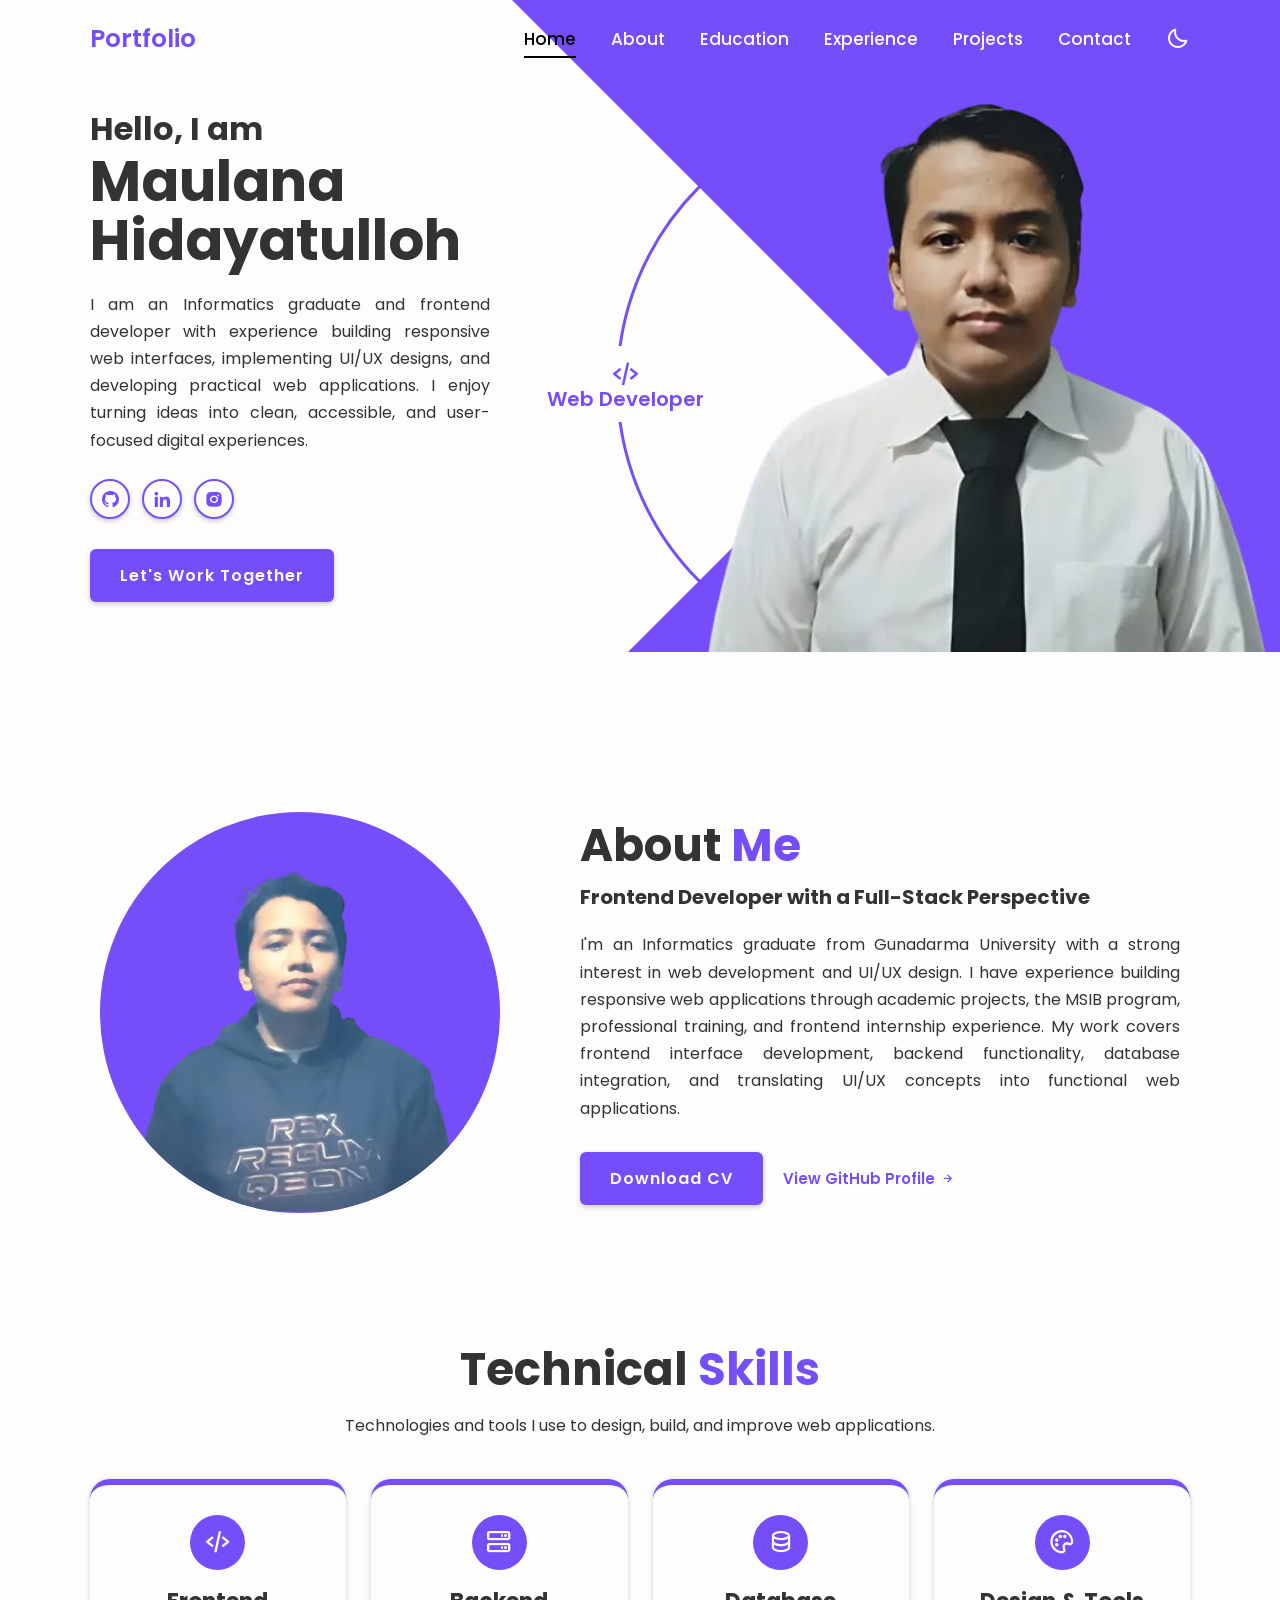
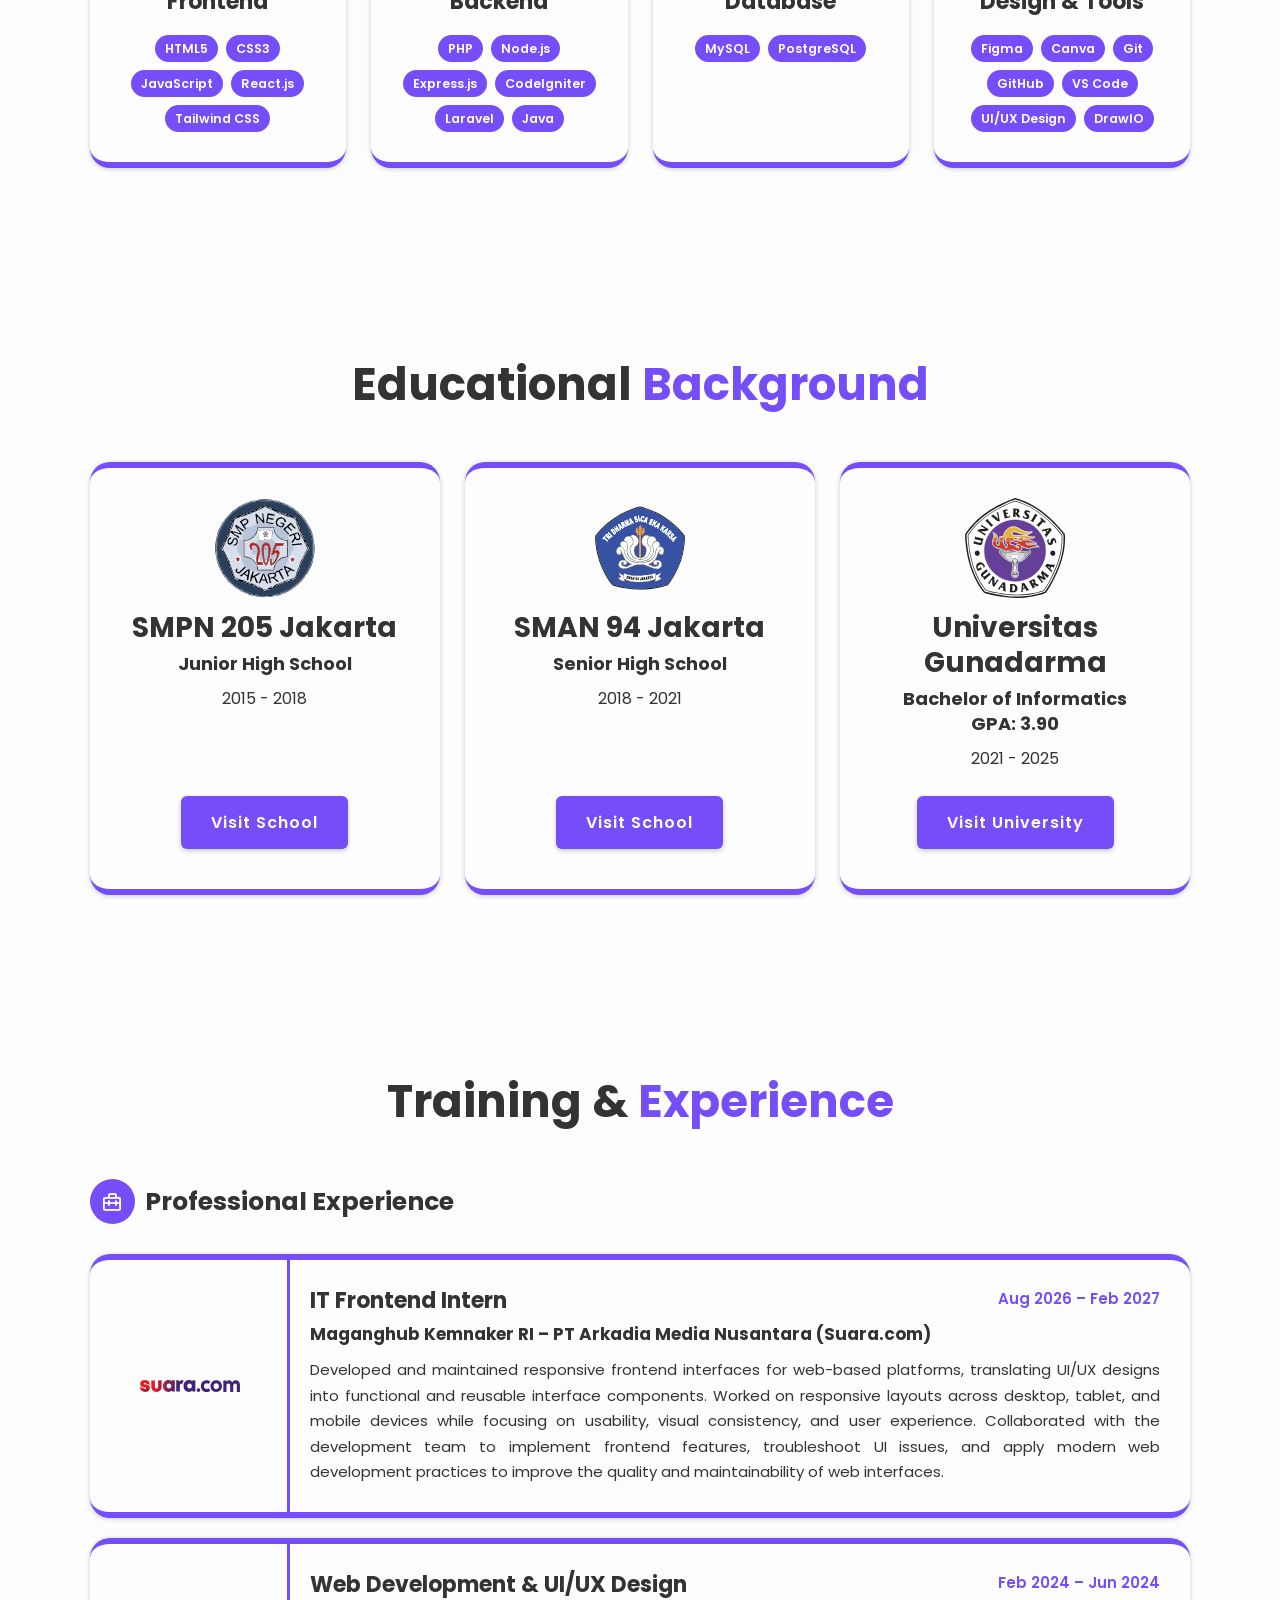
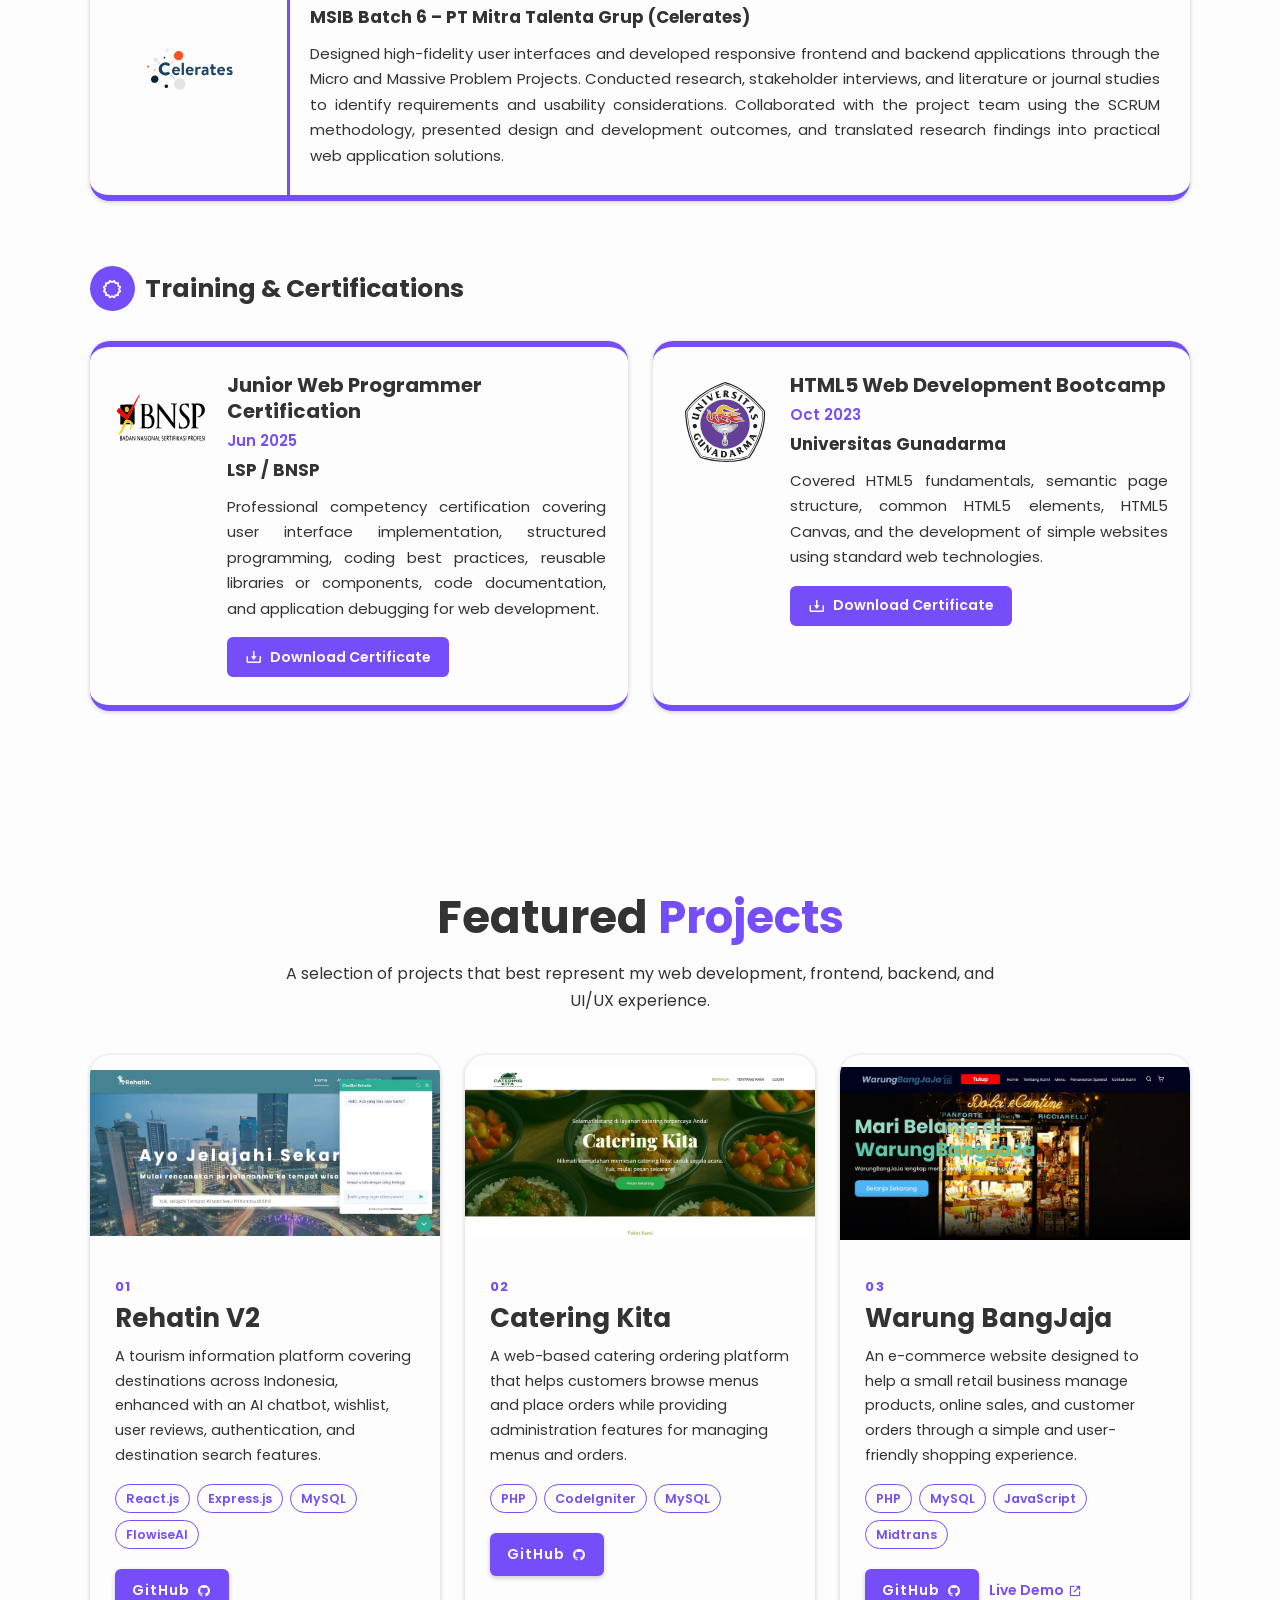
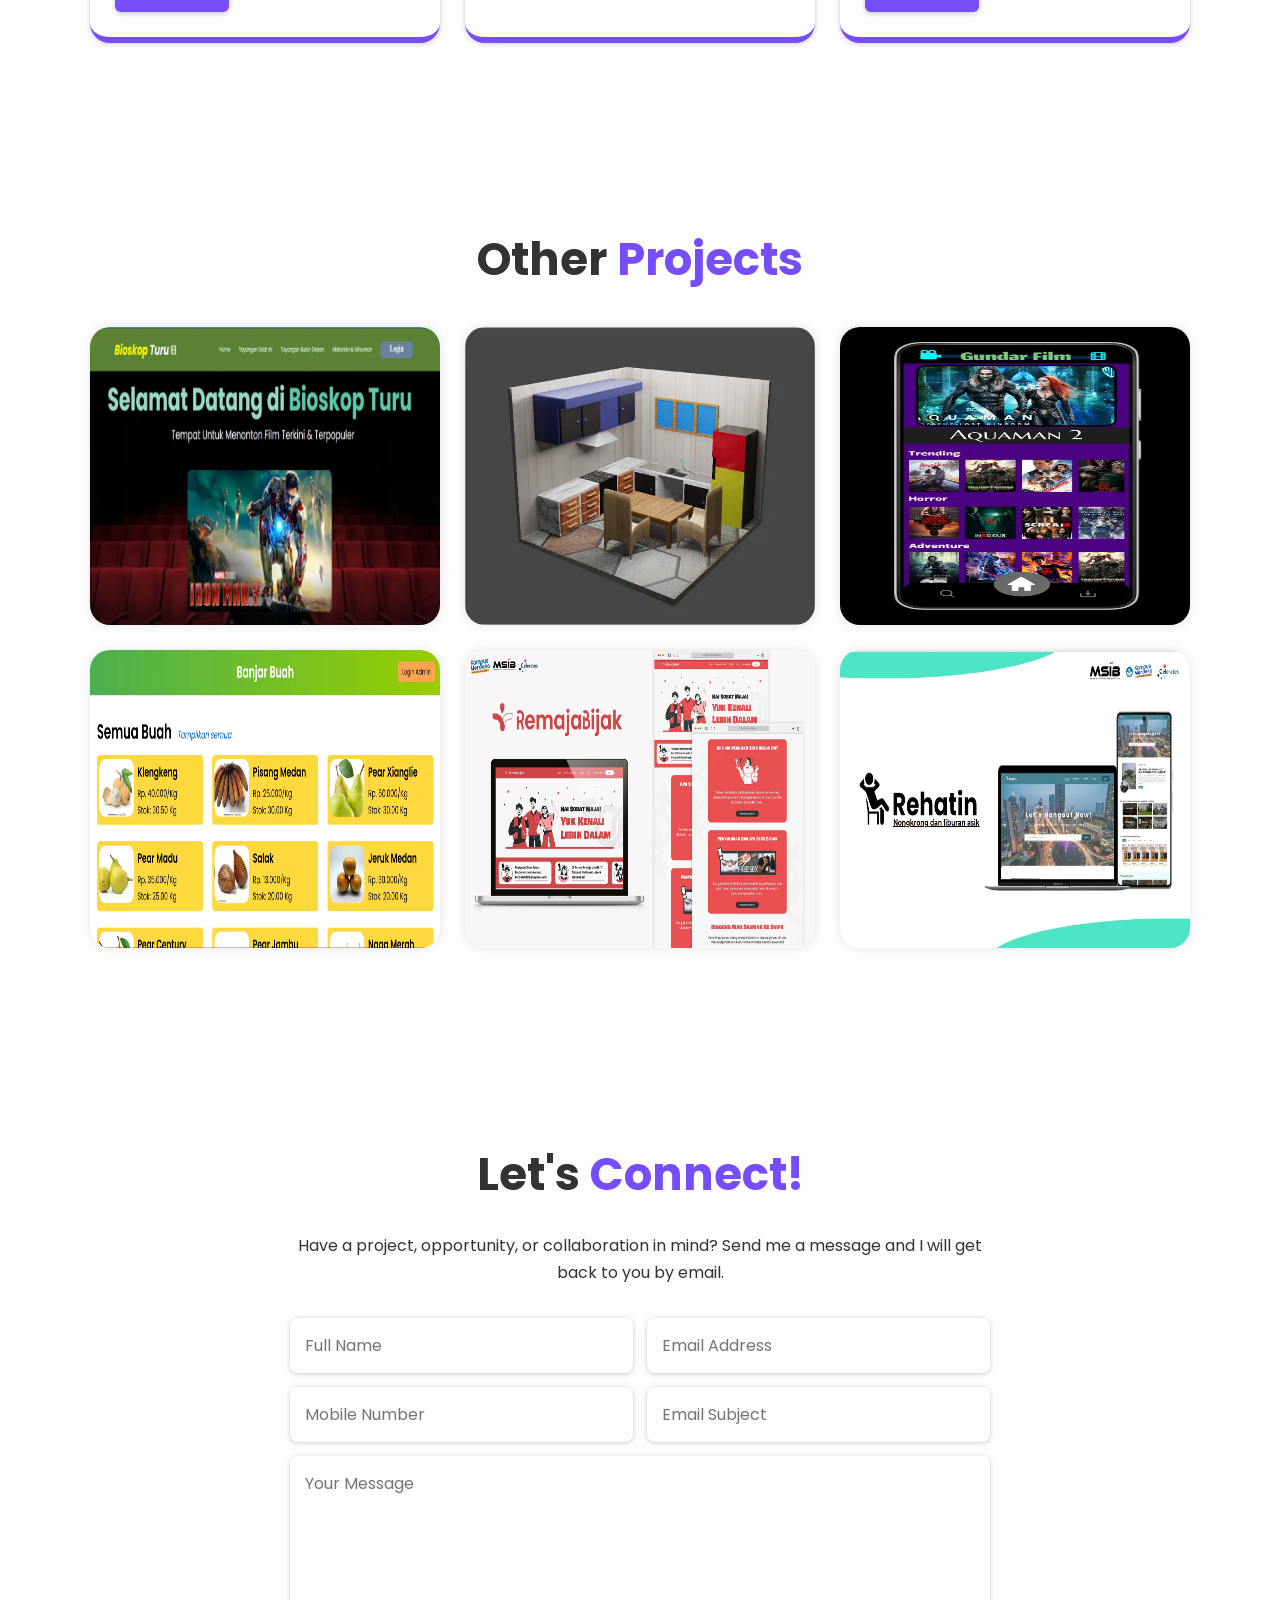
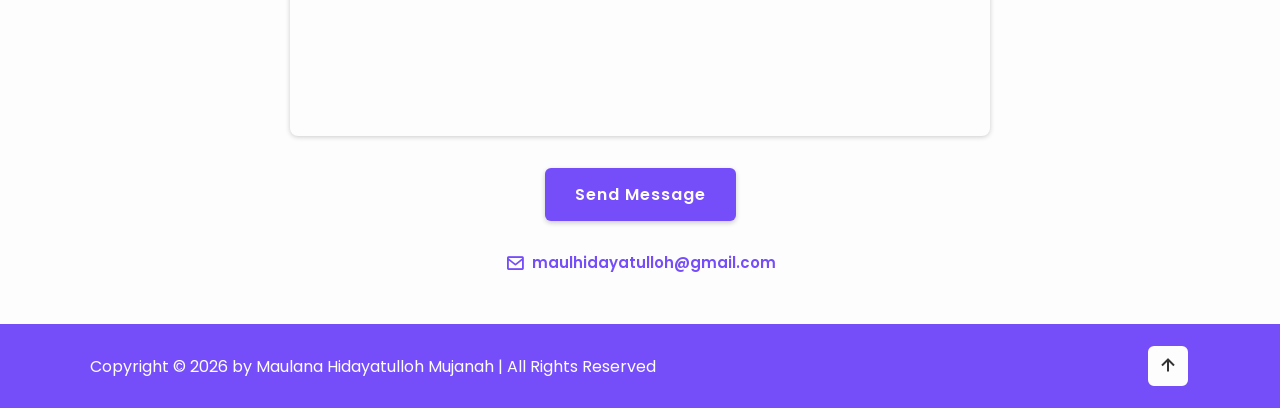
==== commit 878e1c91: "update" ====
--- a/index.html
+++ b/index.html
@@ -4,7 +4,100 @@
     <meta charset="UTF-8" />
     <meta http-equiv="X-UA-Compatible" content="IE=edge" />
     <meta name="viewport" content="width=device-width, initial-scale=1.0" />
-    <title>Portfolio Maulana Hidayatulloh Mujanah</title>
+
+    <title>Maulana Hidayatulloh Mujanah | Portfolio</title>
+    <meta
+      name="description"
+      content="Portfolio of Maulana Hidayatulloh Mujanah, an Informatics graduate and frontend developer experienced in responsive web development, UI/UX design, and full-stack web projects."
+    />
+    <meta
+      name="keywords"
+      content="Maulana Hidayatulloh Mujanah, Frontend Developer, Web Developer, UI/UX Designer, React Developer, JavaScript Developer, PHP Developer, Gunadarma"
+    />
+    <meta name="author" content="Maulana Hidayatulloh Mujanah" />
+    <meta name="robots" content="index, follow, max-image-preview:large" />
+    <meta name="googlebot" content="index, follow" />
+    <meta name="theme-color" content="#754ef9" />
+    <link
+      rel="canonical"
+      href="https://maulanahidayatulloh.github.io/portfolio-MaulanaHidayatullohMujanah/"
+    />
+    <link rel="icon" type="image/svg+xml" href="images/Icon.svg" />
+
+    <!-- Open Graph -->
+    <meta property="og:type" content="website" />
+    <meta
+      property="og:title"
+      content="Maulana Hidayatulloh Mujanah | Frontend Developer"
+    />
+    <meta
+      property="og:description"
+      content="Explore the portfolio, experience, skills, certifications, and web development projects of Maulana Hidayatulloh Mujanah."
+    />
+    <meta
+      property="og:url"
+      content="https://maulanahidayatulloh.github.io/portfolio-MaulanaHidayatullohMujanah/"
+    />
+    <meta
+      property="og:site_name"
+      content="Maulana Hidayatulloh Mujanah Portfolio"
+    />
+    <meta
+      property="og:image"
+      content="https://maulanahidayatulloh.github.io/portfolio-MaulanaHidayatullohMujanah/images/Foto_Profil_Maulana.webp"
+    />
+    <meta
+      property="og:image:alt"
+      content="Maulana Hidayatulloh Mujanah - Frontend Developer"
+    />
+
+    <!-- Twitter Card -->
+    <meta name="twitter:card" content="summary_large_image" />
+    <meta
+      name="twitter:title"
+      content="Maulana Hidayatulloh Mujanah | Frontend Developer"
+    />
+    <meta
+      name="twitter:description"
+      content="Portfolio, experience, skills, certifications, and web development projects by Maulana Hidayatulloh Mujanah."
+    />
+    <meta
+      name="twitter:image"
+      content="https://hidayatulloh.github.io/images/Foto_Profil_Maulana.webp"
+    />
+
+    <!-- Structured Data -->
+    <script type="application/ld+json">
+      {
+        "@context": "https://schema.org",
+        "@type": "Person",
+        "name": "Maulana Hidayatulloh Mujanah",
+        "url": "https://maulanahidayatulloh.github.io/portfolio-MaulanaHidayatullohMujanah/",
+        "image": "https://maulanahidayatulloh.github.io/portfolio-MaulanaHidayatullohMujanah/images/Foto_Profil_Maulana.webp",
+        "jobTitle": "Frontend Developer",
+        "description": "Informatics graduate and frontend developer focused on responsive web development, UI/UX design, and full-stack web projects.",
+        "alumniOf": {
+          "@type": "CollegeOrUniversity",
+          "name": "Universitas Gunadarma",
+          "url": "https://gunadarma.ac.id/"
+        },
+        "sameAs": [
+          "https://github.com/MaulanaHidayatulloh",
+          "https://www.linkedin.com/in/maulanahidayatulloh",
+          "https://www.instagram.com/maulana_x13/"
+        ]
+      }
+    </script>
+
+    <script type="application/ld+json">
+      {
+        "@context": "https://schema.org",
+        "@type": "WebSite",
+        "name": "Maulana Hidayatulloh Mujanah Portfolio",
+        "url": "https://maulanahidayatulloh.github.io/portfolio-MaulanaHidayatullohMujanah/",
+        "description": "Personal portfolio website of Maulana Hidayatulloh Mujanah, Frontend Developer and Web Developer."
+      }
+    </script>
 
     <!-- Box Icons -->
     <link
@@ -18,9 +111,9 @@
   <body>
     <!-- Header -->
     <header class="header">
-      <a href="#" class="logo">Portfolio</a>
-
-      <nav class="navbar">
+      <a href="#home" class="logo" aria-label="Go to homepage">Portfolio</a>
+
+      <nav class="navbar" aria-label="Primary navigation">
         <a id="home-navbar" href="#home" class="active">Home</a>
         <a href="#about">About</a>
         <a href="#education">Education</a>
@@ -29,414 +122,688 @@
         <a href="#contact">Contact</a>
       </nav>
 
-      <div class="bx bx-moon" id="darkMode-icon"></div>
-
-      <div class="bx bx-menu" id="menu-icon"></div>
+      <button
+        type="button"
+        class="bx bx-moon"
+        id="darkMode-icon"
+        aria-label="Toggle dark mode"
+      ></button>
+
+      <button
+        type="button"
+        class="bx bx-menu"
+        id="menu-icon"
+        aria-label="Open navigation menu"
+        aria-expanded="false"
+      ></button>
     </header>
 
-    <!-- Home Section -->
-    <section class="home" id="home">
-      <div class="home-content">
-        <h3>Hello, I am</h3>
-        <h1>Maulana Hidayatulloh</h1>
-        <p>
-          I am a graduate of the Informatics major at Gunadarma University. I
-          have a strong interest in mathematics-related subjects and aspire to
-          become a full-stack developer.
+    <main>
+      <!-- Home Section -->
+      <section class="home" id="home" aria-labelledby="home-title">
+        <div class="home-content">
+          <h3>Hello, I am</h3>
+          <h1 id="home-title">Maulana Hidayatulloh</h1>
+          <p>
+            I am an Informatics graduate and frontend developer with experience
+            building responsive web interfaces, implementing UI/UX designs, and
+            developing practical web applications. I enjoy turning ideas into
+            clean, accessible, and user-focused digital experiences.
+          </p>
+
+          <div class="social-media" aria-label="Social media links">
+            <a
+              href="https://github.com/MaulanaHidayatulloh"
+              target="_blank"
+              rel="noopener noreferrer"
+              aria-label="GitHub profile"
+              ><i class="bx bxl-github"></i
+            ></a>
+            <a
+              href="https://www.linkedin.com/in/maulanahidayatulloh"
+              target="_blank"
+              rel="noopener noreferrer"
+              aria-label="LinkedIn profile"
+              ><i class="bx bxl-linkedin"></i
+            ></a>
+            <a
+              href="https://www.instagram.com/maulana_x13/"
+              target="_blank"
+              rel="noopener noreferrer"
+              aria-label="Instagram profile"
+              ><i class="bx bxl-instagram-alt"></i
+            ></a>
+          </div>
+
+          <a href="#contact" class="btn">Let's Work Together</a>
+        </div>
+
+        <div class="profession-container" aria-hidden="true">
+          <div class="profession-box">
+            <div class="profession" style="--i: 0">
+              <i class="bx bx-code-alt"></i>
+              <h3>Web Developer</h3>
+            </div>
+            <div class="profession" style="--i: 1">
+              <i class="bx bx-laptop"></i>
+              <h3>Frontend Dev</h3>
+            </div>
+            <div class="profession" style="--i: 2">
+              <i class="bx bx-data"></i>
+              <h3>Backend Dev</h3>
+            </div>
+            <div class="profession" style="--i: 3">
+              <i class="bx bx-palette"></i>
+              <h3>UI/UX Designer</h3>
+            </div>
+            <div class="circle"></div>
+          </div>
+          <div class="overlay"></div>
+        </div>
+
+        <div class="home-img">
+          <img
+            src="images/Foto_Profil_Maulana.webp"
+            alt="Maulana Hidayatulloh Mujanah, Frontend Developer"
+          />
+        </div>
+      </section>
+
+      <!-- About Section -->
+      <section class="about" id="about">
+        <div class="about-img">
+          <img src="images/maulana.webp" alt="" />
+        </div>
+
+        <div class="about-content">
+          <h2 class="heading">About <span> Me</span></h2>
+          <h3>Frontend Developer with a Full-Stack Perspective</h3>
+          <p>
+            I'm an Informatics graduate from Gunadarma University with a strong
+            interest in web development and UI/UX design. I have experience
+            building responsive web applications through academic projects, the
+            MSIB program, professional training, and frontend internship
+            experience. My work covers frontend interface development, backend
+            functionality, database integration, and translating UI/UX concepts
+            into functional web applications.
+          </p>
+
+          <div class="about-actions">
+            <a
+              href="data/CV_Maulana Hidayatulloh Mujanah.pdf"
+              download="CV_Maulana Hidayatulloh Mujanah.pdf"
+              class="btn"
+              >Download CV</a
+            >
+            <a
+              href="https://github.com/MaulanaHidayatulloh"
+              class="text-link"
+              target="_blank"
+              rel="noopener noreferrer"
+              >View GitHub Profile <i class="bx bx-right-arrow-alt"></i
+            ></a>
+          </div>
+        </div>
+      </section>
+
+      <!-- Skills Section -->
+      <section class="skills" id="skills" aria-labelledby="skills-title">
+        <h2 class="heading" id="skills-title">Technical <span>Skills</span></h2>
+        <p class="section-intro">
+          Technologies and tools I use to design, build, and improve web
+          applications.
         </p>
 
-        <div class="social-media">
-          <a href="https://www.facebook.com/"
-            ><i class="bx bxl-facebook"></i
-          ></a>
-          <a href="https://twitter.com/"><i class="bx bxl-twitter"></i></a>
-          <a href="https://www.instagram.com/maulana_x13?igsh=MzNlNGNkZWQ4Mg=="
-            ><i class="bx bxl-instagram-alt"></i
-          ></a>
-          <a href="https://www.linkedin.com/in/maulanahidayatulloh"
-            ><i class="bx bxl-linkedin"></i
-          ></a>
-        </div>
-
-        <a href="mailto:maulhidayatulloh@gmail.com" class="btn">Contact Me</a>
-      </div>
-
-      <div class="profession-container">
-        <div class="profession-box">
-          <div class="profession" style="--i: 0">
-            <i class="bx bx-code-alt"></i>
-            <h3>Web Developer</h3>
-          </div>
-          <div class="profession" style="--i: 1">
-            <i class="bx bx-laptop"></i>
-            <h3>Frontend Dev</h3>
-          </div>
-          <div class="profession" style="--i: 2">
-            <i class="bx bx-data"></i>
-            <h3>Backend Dev</h3>
-          </div>
-          <div class="profession" style="--i: 3">
-            <i class="bx bx-palette"></i>
-            <h3>UI/UX Designer</h3>
-          </div>
-
-          <div class="circle"></div>
-        </div>
-
-        <div class="overlay"></div>
-      </div>
-
-      <div class="home-img">
-        <img src="images/Foto_Profil_Maulana.webp" alt="" />
-      </div>
-    </section>
-
-    <!-- About Section -->
-    <section class="about" id="about">
-      <div class="about-img">
-        <img src="images/maulana.webp" alt="" />
-      </div>
-
-      <div class="about-content">
-        <h2 class="heading">About <span> Me</span></h2>
-        <h3>Hi, I'm Here To Help Your Next Project!</h3>
-        <p>
-          I'm a website developer with experience in building responsive and
-          optimized websites. I have experience developing fast and optimized
-          back-end systems and APIs. I have designed multiple landing pages and
-          created design systems as well.
+        <div class="skills-container">
+          <article class="skill-card">
+            <div class="skill-card-icon"><i class="bx bx-code-alt"></i></div>
+            <h3>Frontend</h3>
+            <div class="skill-tags">
+              <span>HTML5</span><span>CSS3</span><span>JavaScript</span>
+              <span>React.js</span><span>Tailwind CSS</span>
+            </div>
+          </article>
+
+          <article class="skill-card">
+            <div class="skill-card-icon"><i class="bx bx-server"></i></div>
+            <h3>Backend</h3>
+            <div class="skill-tags">
+              <span>PHP</span><span>Node.js</span><span>Express.js</span>
+              <span>CodeIgniter</span><span>Laravel</span><span>Java</span>
+            </div>
+          </article>
+
+          <article class="skill-card">
+            <div class="skill-card-icon"><i class="bx bx-data"></i></div>
+            <h3>Database</h3>
+            <div class="skill-tags">
+              <span>MySQL</span><span>PostgreSQL</span>
+            </div>
+          </article>
+
+          <article class="skill-card">
+            <div class="skill-card-icon"><i class="bx bx-palette"></i></div>
+            <h3>Design & Tools</h3>
+            <div class="skill-tags">
+              <span>Figma</span><span>Canva</span><span>Git</span
+              ><span>GitHub</span> <span>VS Code</span><span>UI/UX Design</span
+              ><span>DrawIO</span>
+            </div>
+          </article>
+        </div>
+      </section>
+
+      <!-- Education Section -->
+      <section
+        class="education"
+        id="education"
+        aria-labelledby="education-title"
+      >
+        <h2 class="heading" id="education-title">
+          Educational <span>Background</span>
+        </h2>
+
+        <div class="education-container">
+          <div class="education-box">
+            <img
+              src="images/smpn-205.svg"
+              alt="SMPN 205 Jakarta logo"
+              loading="lazy"
+            />
+            <h3>SMPN 205 Jakarta</h3>
+            <h4>Junior High School</h4>
+            <p>2015 - 2018</p>
+            <a
+              href="https://smpn205jkt.sch.id/main"
+              class="btn"
+              target="_blank"
+              rel="noopener noreferrer"
+              >Visit School</a
+            >
+          </div>
+          <div class="education-box">
+            <img
+              src="images/sma-94.svg"
+              alt="SMAN 94 Jakarta logo"
+              loading="lazy"
+            />
+            <h3>SMAN 94 Jakarta</h3>
+            <h4>Senior High School</h4>
+            <p>2018 - 2021</p>
+            <a
+              href="https://www.sman94jakarta.sch.id/"
+              class="btn"
+              target="_blank"
+              rel="noopener noreferrer"
+              >Visit School</a
+            >
+          </div>
+          <div class="education-box">
+            <img
+              src="images/gunadarma.svg"
+              alt="Universitas Gunadarma logo"
+              loading="lazy"
+            />
+            <h3>Universitas Gunadarma</h3>
+            <h4>Bachelor of Informatics <br />GPA: 3.90</h4>
+            <p>2021 - 2025</p>
+            <a
+              href="https://gunadarma.ac.id/"
+              class="btn"
+              target="_blank"
+              rel="noopener noreferrer"
+              >Visit University</a
+            >
+          </div>
+        </div>
+      </section>
+
+      <!-- Training & Experience Section -->
+      <section
+        class="experience"
+        id="experience"
+        aria-labelledby="experience-title"
+      >
+        <h2 class="heading" id="experience-title">
+          Training & <span>Experience</span>
+        </h2>
+
+        <div class="experience-content">
+          <div class="experience-group">
+            <div class="experience-group-title">
+              <i class="bx bx-briefcase-alt-2"></i>
+              <h3>Professional Experience</h3>
+            </div>
+
+            <article class="experience-card">
+              <div class="experience-card-icon">
+                <img
+                  src="images/suara.svg"
+                  alt="Suara.com logo"
+                  loading="lazy"
+                />
+              </div>
+              <div class="experience-card-content">
+                <div class="experience-card-header">
+                  <h4>IT Frontend Intern</h4>
+                  <span>Aug 2026 – Feb 2027</span>
+                </div>
+                <h5>
+                  Maganghub Kemnaker RI – PT Arkadia Media Nusantara (Suara.com)
+                </h5>
+                <p>
+                  Developed and maintained responsive frontend interfaces for
+                  web-based platforms, translating UI/UX designs into functional
+                  and reusable interface components. Worked on responsive
+                  layouts across desktop, tablet, and mobile devices while
+                  focusing on usability, visual consistency, and user
+                  experience. Collaborated with the development team to
+                  implement frontend features, troubleshoot UI issues, and apply
+                  modern web development practices to improve the quality and
+                  maintainability of web interfaces.
+                </p>
+              </div>
+            </article>
+
+            <article class="experience-card">
+              <div class="experience-card-icon">
+                <img
+                  src="images/celerates.svg"
+                  alt="Celerates logo"
+                  loading="lazy"
+                />
+              </div>
+              <div class="experience-card-content">
+                <div class="experience-card-header">
+                  <h4>Web Development & UI/UX Design</h4>
+                  <span>Feb 2024 – Jun 2024</span>
+                </div>
+                <h5>MSIB Batch 6 – PT Mitra Talenta Grup (Celerates)</h5>
+                <p>
+                  Designed high-fidelity user interfaces and developed
+                  responsive frontend and backend applications through the Micro
+                  and Massive Problem Projects. Conducted research, stakeholder
+                  interviews, and literature or journal studies to identify
+                  requirements and usability considerations. Collaborated with
+                  the project team using the SCRUM methodology, presented design
+                  and development outcomes, and translated research findings
+                  into practical web application solutions.
+                </p>
+              </div>
+            </article>
+          </div>
+
+          <div class="experience-group">
+            <div class="experience-group-title">
+              <i class="bx bx-certification"></i>
+              <h3>Training & Certifications</h3>
+            </div>
+
+            <div class="training-grid">
+              <article class="training-card">
+                <div class="training-icon">
+                  <img src="images/bnsp.svg" alt="BNSP logo" loading="lazy" />
+                </div>
+                <div>
+                  <div class="training-card-header">
+                    <h4>Junior Web Programmer Certification</h4>
+                    <span>Jun 2025</span>
+                  </div>
+                  <h5>LSP / BNSP</h5>
+                  <p>
+                    Professional competency certification covering user
+                    interface implementation, structured programming, coding
+                    best practices, reusable libraries or components, code
+                    documentation, and application debugging for web
+                    development.
+                  </p>
+                  <a
+                    href="data/Sertifikat Kompetensi LSP -  JWP.pdf"
+                    class="certificate-btn"
+                    download
+                    aria-label="Download Junior Web Programmer certificate"
+                  >
+                    <i class="bx bx-download"></i> Download Certificate
+                  </a>
+                </div>
+              </article>
+
+              <article class="training-card">
+                <div class="training-icon">
+                  <img
+                    src="images/gunadarma.svg"
+                    alt="Universitas Gunadarma logo"
+                    loading="lazy"
+                  />
+                </div>
+                <div>
+                  <div class="training-card-header">
+                    <h4>HTML5 Web Development Bootcamp</h4>
+                    <span>Oct 2023</span>
+                  </div>
+                  <h5>Universitas Gunadarma</h5>
+                  <p>
+                    Covered HTML5 fundamentals, semantic page structure, common
+                    HTML5 elements, HTML5 Canvas, and the development of simple
+                    websites using standard web technologies.
+                  </p>
+                  <a
+                    href="data/Sertifikat_HTML5.pdf"
+                    class="certificate-btn"
+                    download
+                    aria-label="Download HTML5 bootcamp certificate"
+                  >
+                    <i class="bx bx-download"></i> Download Certificate
+                  </a>
+                </div>
+              </article>
+            </div>
+          </div>
+        </div>
+      </section>
+
+      <!-- Featured Projects -->
+      <section class="featured-projects" aria-labelledby="featured-title">
+        <h2 class="heading" id="featured-title">
+          Featured <span>Projects</span>
+        </h2>
+        <p class="section-intro">
+          A selection of projects that best represent my web development,
+          frontend, backend, and UI/UX experience.
         </p>
-        <a
-          href="data/CV_Maulana Hidayatulloh Mujanah.pdf"
-          download="CV_Maulana Hidayatulloh Mujanah.pdf"
-          class="btn"
-          >Download CV</a
-        >
-      </div>
-    </section>
-
-    <!-- Education Section -->
-    <section class="education" id="education">
-      <h2 class="heading">Educational <span>Background</span></h2>
-
-      <div class="education-container">
-        <div class="education-box">
-          <img src="images/smpn-205.svg" alt="smp" />
-          <h3>SMPN 205 Jakarta</h3>
-          <h4>Junior High School</h4>
-          <p>2015 - 2018</p>
-          <a href="https://smpn205jkt.sch.id/main" class="btn" target="_blank"
-            >Read More</a
-          >
-        </div>
-        <div class="education-box">
-          <img src="images/sma-94.svg" alt="sma" />
-          <h3>SMAN 94 Jakarta</h3>
-          <h4>Senior High School</h4>
-          <p>2018 - 2021</p>
-          <a
-            href="https://www.sman94jakarta.sch.id/"
-            class="btn"
-            target="_blank"
-            >Read More</a
-          >
-        </div>
-        <div class="education-box">
-          <img src="images/gunadarma.svg" alt="University" />
-          <h3>universitas Gunadarma</h3>
-          <h4>Bachelor Of Informatics</h4>
-          <p>2021 - 2025</p>
-          <a href="https://gunadarma.ac.id/" class="btn" target="_blank"
-            >Read More</a
-          >
-        </div>
-      </div>
-    </section>
-
-    <!-- Training & Experience Section -->
-    <section class="experience" id="experience">
-      <h2 class="heading">Training & <span>Experience</span></h2>
-
-      <div class="experience-content">
-        <div class="experience-group">
-          <div class="experience-group-title">
-            <i class="bx bx-briefcase-alt-2"></i>
-            <h3>Experience</h3>
-          </div>
-
-          <!-- 1 -->
-          <article class="experience-card">
-            <div class="experience-card-icon">
-              <img src="images/suara.svg" alt="suara" />
-            </div>
-            <div class="experience-card-content">
-              <div class="experience-card-header">
-                <h4>IT Frontend</h4>
-                <span>Aug 2026 – Feb 2027</span>
-              </div>
-              <h5>Maganghub Kemnaker RI – PT Arkadia Media Nusantara</h5>
+
+        <div class="featured-projects-container">
+          <article class="featured-project-card">
+            <div class="featured-project-image">
+              <img
+                src="images/RehatinV2.webp"
+                alt="Rehatin V2 tourism website interface"
+                loading="lazy"
+              />
+            </div>
+            <div class="featured-project-content">
+              <span class="project-number">01</span>
+              <h3>Rehatin V2</h3>
               <p>
-                Mengembangkan dan membangun antarmuka frontend untuk website,
-                menerapkan desain responsif, serta mengoptimalkan pengalaman
-                pengguna menggunakan teknologi web modern.
+                A tourism information platform covering destinations across
+                Indonesia, enhanced with an AI chatbot, wishlist, user reviews,
+                authentication, and destination search features.
               </p>
+              <div class="project-tech">
+                <span>React.js</span><span>Express.js</span><span>MySQL</span
+                ><span>FlowiseAI</span>
+              </div>
+              <div class="featured-project-actions">
+                <a
+                  href="https://github.com/MaulanaHidayatulloh/Rehatin_V2"
+                  target="_blank"
+                  rel="noopener noreferrer"
+                  class="btn"
+                  style="gap: 0.7rem"
+                  >GitHub <i class="bx bxl-github"></i
+                ></a>
+              </div>
             </div>
           </article>
 
-          <!-- 2 -->
-          <article class="experience-card">
-            <div class="experience-card-icon">
-              <img src="images/celerates.svg" alt="celerates" />
-            </div>
-            <div class="experience-card-content">
-              <div class="experience-card-header">
-                <h4>Web Development & UI/UX Design</h4>
-                <span>Feb 2024 – Juni 2024</span>
-              </div>
-              <h5>MSIB Batch 6 – PT Mitra Talenta Grup</h5>
+          <article class="featured-project-card">
+            <div class="featured-project-image">
+              <img
+                src="images/CateringKita.webp"
+                alt="Catering Kita web application interface"
+                loading="lazy"
+              />
+            </div>
+            <div class="featured-project-content">
+              <span class="project-number">02</span>
+              <h3>Catering Kita</h3>
               <p>
-                Mengembangkan Hi-Fi user interface dan frontend, serta aplikasi
-                web frontend dan backend melalui Micro dan Massive Problem
-                Project dengan pendekatan penelitian, wawancara stakeholder,
-                studi literatur/jurnal, dan SCRUM.
+                A web-based catering ordering platform that helps customers
+                browse menus and place orders while providing administration
+                features for managing menus and orders.
               </p>
+              <div class="project-tech">
+                <span>PHP</span><span>CodeIgniter</span><span>MySQL</span>
+              </div>
+              <div class="featured-project-actions">
+                <a
+                  href="https://github.com/MaulanaHidayatulloh/Catering-Kita"
+                  target="_blank"
+                  rel="noopener noreferrer"
+                  class="btn"
+                  style="gap: 0.7rem"
+                  >GitHub <i class="bx bxl-github"></i
+                ></a>
+              </div>
             </div>
           </article>
-        </div>
-
-        <div class="experience-group">
-          <div class="experience-group-title">
-            <i class="bx bx-certification"></i>
-            <h3>Training & Certification</h3>
-          </div>
-
-          <div class="training-grid">
-            <article class="training-card">
-              <div class="training-icon">
-                <img src="images/bnsp.svg" alt="bnsp" />
-              </div>
-              <div>
-                <div class="training-card-header">
-                  <h4>
-                    Kompetensi Lembaga Sertifikasi Profesi - Junior Web
-                    Programmer
-                  </h4>
-                  <span>Juni 2025</span>
-                </div>
-                <h5>LSP/BNSP</h5>
-                <p>
-                  Sertifikasi kompetensi Junior Web Programmer yang mencakup
-                  implementasi user interface, penulisan kode terstruktur,
-                  penggunaan library, dokumentasi, dan debugging aplikasi web.
-                </p>
+
+          <article class="featured-project-card">
+            <div class="featured-project-image">
+              <img
+                src="images/warung-bangjaja.webp"
+                alt="Warung BangJaja e-commerce website interface"
+                loading="lazy"
+              />
+            </div>
+            <div class="featured-project-content">
+              <span class="project-number">03</span>
+              <h3>Warung BangJaja</h3>
+              <p>
+                An e-commerce website designed to help a small retail business
+                manage products, online sales, and customer orders through a
+                simple and user-friendly shopping experience.
+              </p>
+              <div class="project-tech">
+                <span>PHP</span><span>MySQL</span><span>JavaScript</span
+                ><span>Midtrans</span>
+              </div>
+              <div class="featured-project-actions">
                 <a
-                  href="data/Sertifikat Kompetensi LSP -  JWP.pdf"
-                  class="certificate-btn"
-                  download
-                  aria-label="Download sertifikat Kompetensi Junior Web Programmer"
-                >
-                  <i class="bx bx-download"></i>
-                  Download Certificate
-                </a>
-              </div>
-            </article>
-
-            <article class="training-card">
-              <div class="training-icon">
-                <img src="images/gunadarma.svg" alt="gunadarma" />
-              </div>
-              <div>
-                <div class="training-card-header">
-                  <h4>Bootcamp Membangun Website Menggunakan HTML 5</h4>
-                  <span>Oktober 2023</span>
-                </div>
-                <h5>Universitas Gunadarma</h5>
-                <p>
-                  Mempelajari dasar HTML5, penggunaan elemen dan struktur
-                  halaman web, canvas HTML5, serta pembuatan website sederhana
-                  dengan HTML.
-                </p>
+                  href="https://github.com/MaulanaHidayatulloh/warungbangjaja"
+                  target="_blank"
+                  rel="noopener noreferrer"
+                  class="btn"
+                  style="gap: 0.7rem"
+                  >GitHub <i class="bx bxl-github"></i
+                ></a>
                 <a
-                  href="data/Sertifikat_HTML5.pdf"
-                  class="certificate-btn"
-                  download
-                  aria-label="Download sertifikat Bootcamp HTML 5"
-                >
-                  <i class="bx bx-download"></i>
-                  Download Certificate
-                </a>
-              </div>
-            </article>
-          </div>
-        </div>
-      </div>
-    </section>
-
-    <!-- Projects Section -->
-    <section class="projects" id="projects">
-      <h2 class="heading">My <span>Projects</span></h2>
-
-      <div class="projects-container">
-        <!-- #1 -->
-        <div class="project-box">
-          <img src="images/bioskop.webp" alt="" />
-
-          <div class="projects-layer">
-            <h4>Project Bioskop</h4>
-            <p>
-              This is a cinema website project for buying cinema tickets online.
-            </p>
-            <a href="https://bioskop-turu.netlify.app/"
-              ><i class="bx bx-link-external"></i
-            ></a>
-          </div>
-        </div>
-
-        <!-- #2 -->
-        <div class="project-box">
-          <img src="images/Blender.webp" alt="" />
-
-          <div class="projects-layer">
-            <h4>kitchen room</h4>
-            <p>This is a kitchen room project made in Blender version 3.6.</p>
-            <a
-              href="https://drive.google.com/drive/folders/1SsGVpHUh2cP1XCIk-VESFyO1y9K7Zlhc?usp=sharing"
-              ><i class="bx bx-link-external"></i
-            ></a>
-          </div>
-        </div>
-
-        <!-- #3 -->
-        <div class="project-box">
-          <img src="images/figma_gundarfilm.webp" alt="" />
-
-          <div class="projects-layer">
-            <h4>Gundar Film</h4>
-            <p>This is a Gundar Film project made with Figma.com.</p>
-            <a
-              href="https://www.figma.com/proto/qvcgOhkusxSLY58AXQ5LIm/Gundar-Film?node-id=1-2&t=9zVfpcEtoTEcHJ6E-1&scaling=scale-down&content-scaling=fixed&page-id=0%3A1&starting-point-node-id=1%3A2"
-              ><i class="bx bx-link-external"></i
-            ></a>
-          </div>
-        </div>
-
-        <!-- #4 -->
-        <div class="project-box">
-          <img src="images/CateringKita.webp" alt="" />
-
-          <div class="projects-layer">
-            <h4>Project Catering Kita</h4>
-            <p>Online catering booking website</p>
-            <a href="https://github.com/MaulanaHidayatulloh/Catering-Kita"
-              ><i class="bx bx-link-external"></i
-            ></a>
-          </div>
-        </div>
-
-        <!-- #5 -->
-        <div class="project-box">
-          <img src="images/warung-bangjaja.webp" alt="" />
-
-          <div class="projects-layer">
-            <h4>Project Warung BangJaja</h4>
-            <p>
-              This is a shop website project for buying basic necessities
-              online.
-            </p>
-            <a href="https://warung-bangjaja.free.nf"
-              ><i class="bx bx-link-external"></i
-            ></a>
-          </div>
-        </div>
-
-        <!-- #6 -->
-        <div class="project-box">
-          <img src="images/RemajaBijak.webp" alt="" />
-
-          <div class="projects-layer">
-            <h4>Project RemajaBijak</h4>
-            <p>
-              This is a website about sex education, and there is a quiz game.
-            </p>
-            <a href="https://maulanahidayatulloh.github.io/RemajaBijak/"
-              ><i class="bx bx-link-external"></i
-            ></a>
-          </div>
-        </div>
-
-        <!-- #7 -->
-        <div class="project-box">
-          <img src="images/rehatin.webp" alt="" />
-
-          <div class="projects-layer">
-            <h4>Project Rehatin</h4>
-            <p>
-              This is a website for looking for places to hangout, travel,
-              entertainment etc.
-            </p>
-            <a href="https://github.com/MaulanaHidayatulloh/Rehatin"
-              ><i class="bx bx-link-external"></i
-            ></a>
-          </div>
-        </div>
-
-        <!-- #8 -->
-        <div class="project-box">
-          <img src="images/RehatinV2.webp" alt="" />
-
-          <div class="projects-layer">
-            <h4>Project Rehatin V2</h4>
-            <p>
-              An updated version of the Rehatin website with an added chatbot
-              feature.
-            </p>
-            <a href="https://github.com/MaulanaHidayatulloh/Rehatin_V2"
-              ><i class="bx bx-link-external"></i
-            ></a>
-          </div>
-        </div>
-
-        <!-- #9 -->
-        <div class="project-box">
-          <img src="images/banjar_buah.webp" alt="" />
-
-          <div class="projects-layer">
-            <h4>Project Banjar Buah</h4>
-            <p>
-              Inventory management website for an MSME fruit shop in the
-              Tangerang area.
-            </p>
-            <a href="https://banjarbuah.rf.gd/"
-              ><i class="bx bx-link-external"></i
-            ></a>
-          </div>
-        </div>
-      </div>
-    </section>
-
-    <!-- Contact Section -->
-    <section class="contact" id="contact">
-      <h2 class="heading">Contact <span>Me!</span></h2>
-
-      <form action="#">
-        <div class="input-box">
-          <input type="text" placeholder="Full Name" />
-          <input type="email" placeholder="Email Address" />
-        </div>
-        <div class="input-box">
-          <input type="text" placeholder="Mobile Number" />
-          <input type="text" placeholder="Email Subject" />
-        </div>
-        <textarea
-          name=""
-          id=""
-          cols="30"
-          rows="10"
-          placeholder="Your Message"
-        ></textarea>
-        <input type="submit" value="Send Message" class="btn" />
-      </form>
-    </section>
+                  href="https://warung-bangjaja.free.nf"
+                  target="_blank"
+                  rel="noopener noreferrer"
+                  class="project-secondary-link"
+                  >Live Demo <i class="bx bx-link-external"></i
+                ></a>
+              </div>
+            </div>
+          </article>
+        </div>
+      </section>
+
+      <!-- Projects Section -->
+      <section class="projects" id="projects" aria-labelledby="projects-title">
+        <h2 class="heading" id="projects-title">Other <span>Projects</span></h2>
+
+        <div class="projects-container">
+          <div class="project-box">
+            <img
+              src="images/bioskop.webp"
+              alt="Online cinema ticket website project"
+              loading="lazy"
+            />
+            <div class="projects-layer">
+              <h4>Online Cinema Tickets</h4>
+              <p>Online cinema ticket booking website.</p>
+              <a
+                href="https://bioskop-turu.netlify.app/"
+                target="_blank"
+                rel="noopener noreferrer"
+                aria-label="View Online Cinema Tickets project"
+                ><i class="bx bx-link-external"></i
+              ></a>
+            </div>
+          </div>
+
+          <div class="project-box">
+            <img
+              src="images/Blender.webp"
+              alt="Kitchen room 3D Blender project"
+              loading="lazy"
+            />
+            <div class="projects-layer">
+              <h4>Kitchen Room</h4>
+              <p>3D kitchen room visualization created with Blender 3.6.</p>
+              <a
+                href="https://drive.google.com/drive/folders/1SsGVpHUh2cP1XCIk-VESFyO1y9K7Zlhc?usp=sharing"
+                target="_blank"
+                rel="noopener noreferrer"
+                aria-label="View Kitchen Room project"
+                ><i class="bx bx-link-external"></i
+              ></a>
+            </div>
+          </div>
+
+          <div class="project-box">
+            <img
+              src="images/figma_gundarfilm.webp"
+              alt="Gundar Film UI design created in Figma"
+              loading="lazy"
+            />
+            <div class="projects-layer">
+              <h4>Gundar Film</h4>
+              <p>Movie platform UI/UX concept designed in Figma.</p>
+              <a
+                href="https://www.figma.com/proto/qvcgOhkusxSLY58AXQ5LIm/Gundar-Film?node-id=1-2&t=9zVfpcEtoTEcHJ6E-1&scaling=scale-down&content-scaling=fixed&page-id=0%3A1&starting-point-node-id=1%3A2"
+                target="_blank"
+                rel="noopener noreferrer"
+                aria-label="View Gundar Film Figma project"
+                ><i class="bx bx-link-external"></i
+              ></a>
+            </div>
+          </div>
+
+          <div class="project-box">
+            <img
+              src="images/banjar_buah.webp"
+              alt="Banjar Buah website project"
+              loading="lazy"
+            />
+            <div class="projects-layer">
+              <h4>Banjar Buah</h4>
+              <p>
+                Inventory management website for an MSME fruit shop in the
+                Tangerang area.
+              </p>
+              <a
+                href="https://banjarbuah.rf.gd/"
+                target="_blank"
+                rel="noopener noreferrer"
+                aria-label="View Banjar Buah project"
+                ><i class="bx bx-link-external"></i
+              ></a>
+            </div>
+          </div>
+
+          <div class="project-box">
+            <img
+              src="images/RemajaBijak.webp"
+              alt="RemajaBijak educational website and quiz"
+              loading="lazy"
+            />
+            <div class="projects-layer">
+              <h4>RemajaBijak</h4>
+              <p>
+                Educational website featuring articles and an interactive quiz.
+              </p>
+              <a
+                href="https://maulanahidayatulloh.github.io/RemajaBijak/"
+                target="_blank"
+                rel="noopener noreferrer"
+                aria-label="View RemajaBijak project"
+                ><i class="bx bx-link-external"></i
+              ></a>
+            </div>
+          </div>
+
+          <div class="project-box">
+            <img
+              src="images/rehatin.webp"
+              alt="Rehatin travel and hangout website project"
+              loading="lazy"
+            />
+            <div class="projects-layer">
+              <h4>Rehatin</h4>
+              <p>
+                Web application for discovering hangout, travel, and
+                entertainment destinations.
+              </p>
+              <a
+                href="https://github.com/MaulanaHidayatulloh/Rehatin"
+                target="_blank"
+                rel="noopener noreferrer"
+                aria-label="View Rehatin project"
+                ><i class="bx bx-link-external"></i
+              ></a>
+            </div>
+          </div>
+        </div>
+      </section>
+
+      <!-- Contact Section -->
+      <section class="contact" id="contact" aria-labelledby="contact-title">
+        <h2 class="heading" id="contact-title">Let's <span>Connect!</span></h2>
+        <p class="section-intro">
+          Have a project, opportunity, or collaboration in mind? Send me a
+          message and I will get back to you by email.
+        </p>
+
+        <form id="contact-form">
+          <div class="input-box">
+            <input
+              type="text"
+              name="name"
+              placeholder="Full Name"
+              aria-label="Full Name"
+              required
+            />
+            <input
+              type="email"
+              name="email"
+              placeholder="Email Address"
+              aria-label="Email Address"
+              required
+            />
+          </div>
+          <div class="input-box">
+            <input
+              type="text"
+              name="phone"
+              placeholder="Mobile Number"
+              aria-label="Mobile Number"
+            />
+            <input
+              type="text"
+              name="subject"
+              placeholder="Email Subject"
+              aria-label="Email Subject"
+              required
+            />
+          </div>
+          <textarea
+            name="message"
+            rows="10"
+            placeholder="Your Message"
+            aria-label="Your Message"
+            required
+          ></textarea>
+          <button type="submit" class="btn">Send Message</button>
+        </form>
+
+        <a class="contact-email" href="mailto:maulhidayatulloh@gmail.com">
+          <i class="bx bx-envelope"></i> maulhidayatulloh@gmail.com
+        </a>
+      </section>
+    </main>
 
     <!-- Footer -->
     <footer class="footer">
@@ -446,9 +813,10 @@
           Reserved
         </p>
       </div>
-
       <div class="footer-iconTop">
-        <a href="#home"><i class="bx bx-up-arrow-alt"></i></a>
+        <a href="#home" aria-label="Back to top"
+          ><i class="bx bx-up-arrow-alt"></i
+        ></a>
       </div>
     </footer>
 
--- a/css/style.css
+++ b/css/style.css
@@ -397,6 +397,105 @@
   text-align: justify;
 }
 
+.about-actions {
+  display: flex;
+  flex-wrap: wrap;
+  align-items: center;
+  gap: 1.5rem 2rem;
+}
+
+.text-link {
+  display: inline-flex;
+  align-items: center;
+  gap: 0.5rem;
+  color: var(--main-color);
+  font-size: 1.5rem;
+  font-weight: 600;
+  transition: 0.3s ease;
+}
+
+.text-link:hover {
+  gap: 0.9rem;
+}
+
+/* Skills */
+.skills {
+  padding-top: 8rem;
+  padding-bottom: 9rem;
+}
+
+.section-intro {
+  max-width: 72rem;
+  margin: 1.5rem auto 4rem;
+  text-align: center;
+  font-size: 1.6rem;
+  line-height: 1.7;
+}
+
+.skills-container {
+  max-width: 100%;
+  margin: 0 auto;
+  display: grid;
+  grid-template-columns: repeat(4, minmax(0, 1fr));
+  gap: 2.5rem;
+}
+
+.skill-card {
+  min-width: 0;
+  padding: 3rem 2.5rem;
+  background: var(--bg-color);
+  border-radius: 2rem;
+  border-top: 0.6rem solid var(--main-color);
+  border-bottom: 0.6rem solid var(--main-color);
+  box-shadow: 0 0.1rem 0.5rem var(--shadow-color);
+  text-align: center;
+  transition: 0.5s ease;
+}
+
+.skill-card:hover {
+  transform: translateY(-0.4rem);
+  box-shadow: 0 0.1rem 2rem var(--shadow-color);
+}
+
+.skill-card-icon {
+  width: 5.5rem;
+  height: 5.5rem;
+  margin: 0 auto 1.5rem;
+  display: inline-flex;
+  align-items: center;
+  justify-content: center;
+  border-radius: 50%;
+  background: var(--main-color);
+  color: var(--white-color);
+  font-size: 2.8rem;
+}
+
+.skill-card h3 {
+  font-size: 2.2rem;
+  margin-bottom: 1.7rem;
+}
+
+.skill-tags {
+  display: flex;
+  justify-content: center;
+  flex-wrap: wrap;
+  gap: 0.8rem;
+}
+
+.skill-tags span,
+.project-tech span {
+  display: inline-flex;
+  align-items: center;
+  justify-content: center;
+  padding: 0.6rem 1rem;
+  border-radius: 2rem;
+  color: var(--white-color);
+  background-color: var(--main-color);
+  font-size: 1.25rem;
+  font-weight: 600;
+  line-height: 1.2;
+}
+
 /* Education */
 .education {
   min-height: auto;
@@ -554,7 +653,7 @@
   position: relative;
   align-self: stretch;
   height: auto;
-  padding: 0 3rem 0 0.5rem;
+  padding: 0 5rem 0 2rem;
   border-right: 0;
 }
 
@@ -569,9 +668,9 @@
 }
 
 .experience-card-icon img {
-  width: 8rem;
+  width: 10rem;
   object-fit: contain;
-  height: 8rem;
+  height: 10rem;
 }
 
 .training-icon {
@@ -690,6 +789,118 @@
   color: var(--main-color);
 }
 
+/* Featured projects */
+.featured-projects {
+  padding-top: 9rem;
+  padding-bottom: 9rem;
+}
+
+.featured-projects-container {
+  max-width: 100%;
+  margin: 0 auto;
+  display: grid;
+  grid-template-columns: repeat(3, minmax(0, 1fr));
+  gap: 2.5rem;
+}
+
+.featured-project-card {
+  min-width: 0;
+  overflow: hidden;
+  background: var(--bg-color);
+  border-radius: 2rem;
+  border-bottom: 0.6rem solid var(--main-color);
+  box-shadow: 0 0.1rem 0.5rem var(--shadow-color);
+  transition: 0.5s ease;
+}
+
+.featured-project-card:hover {
+  transform: translateY(-0.4rem);
+  box-shadow: 0 0.1rem 2rem var(--shadow-color);
+}
+
+.featured-project-image {
+  aspect-ratio: 16 / 9;
+  overflow: hidden;
+}
+
+.featured-project-image img {
+  width: 100%;
+  height: 100%;
+  object-fit: contain;
+  transition: 0.5s ease;
+}
+
+.featured-project-card:hover .featured-project-image img {
+  transform: scale(1.04);
+}
+
+.featured-project-content {
+  padding: 2.5rem;
+}
+
+.project-number {
+  color: var(--main-color);
+  font-size: 1.3rem;
+  font-weight: 700;
+  letter-spacing: 0.15rem;
+}
+
+.featured-project-content h3 {
+  font-size: 2.6rem;
+  line-height: 1.25;
+  margin: 0.5rem 0 1rem;
+}
+
+.featured-project-content p {
+  min-height: 10rem;
+  font-size: 1.45rem;
+  line-height: 1.7;
+}
+
+.project-tech {
+  display: flex;
+  flex-wrap: wrap;
+  gap: 0.7rem;
+  margin-top: 1.7rem;
+}
+
+.featured-project-actions {
+  display: flex;
+  align-items: center;
+  flex-wrap: wrap;
+  gap: 1rem;
+  margin-top: 2rem;
+}
+
+.featured-project-actions .btn {
+  padding: 0.9rem 1.5rem;
+  font-size: 1.4rem;
+}
+
+.project-secondary-link {
+  display: inline-flex;
+  align-items: center;
+  gap: 0.4rem;
+  color: var(--main-color);
+  font-size: 1.4rem;
+  font-weight: 600;
+}
+
+.project-secondary-link:hover {
+  text-decoration: underline;
+}
+
+.project-tech span {
+  display: inline-flex;
+  align-items: center;
+  justify-content: center;
+  padding: 0.6rem 1rem;
+  border-radius: 2rem;
+  border: 1px solid var(--main-color);
+  color: var(--main-color);
+  background-color: transparent;
+}
+
 /* Project */
 .projects {
   padding-bottom: 10rem;
@@ -851,6 +1062,52 @@
   color: #333;
 }
 
+/* Contact improvements */
+.contact .section-intro {
+  margin-bottom: 2.5rem;
+}
+
+.contact-email {
+  display: flex;
+  justify-content: center;
+  align-items: center;
+  gap: 0.7rem;
+  width: fit-content;
+  margin: 1.5rem auto 0;
+  color: var(--main-color);
+  font-size: 1.5rem;
+  font-weight: 600;
+}
+
+.contact-email i {
+  font-size: 2rem;
+}
+
+button#darkMode-icon,
+button#menu-icon {
+  background: transparent;
+  padding: 0;
+}
+
+#darkMode-icon,
+#menu-icon {
+  border: 0;
+}
+
+#darkMode-icon:focus-visible,
+#menu-icon:focus-visible,
+.navbar a:focus-visible,
+.btn:focus-visible,
+.text-link:focus-visible,
+.project-secondary-link:focus-visible,
+.certificate-btn:focus-visible,
+.projects-layer a:focus-visible,
+.social-media a:focus-visible,
+.footer-iconTop a:focus-visible {
+  outline: 0.3rem solid var(--main-color);
+  outline-offset: 0.3rem;
+}
+
 /* ================================
    RESPONSIVE
    ================================ */
@@ -927,6 +1184,15 @@
   .experience-content,
   .projects .projects-container {
     max-width: 110rem;
+  }
+
+  .skills-container,
+  .featured-projects-container {
+    max-width: 110rem;
+  }
+
+  .skills-container {
+    grid-template-columns: repeat(2, minmax(0, 1fr));
   }
 }
 
@@ -1129,7 +1395,6 @@
     width: auto;
     height: auto;
     margin: 0;
-
     padding-bottom: 0;
   }
 
@@ -1153,6 +1418,10 @@
 
   .about-content p {
     text-align: center;
+  }
+
+  .about-actions {
+    justify-content: center;
   }
 
   .education {
@@ -1217,6 +1486,25 @@
 
   .projects .projects-container {
     grid-template-columns: repeat(2, minmax(0, 1fr));
+  }
+
+  .text-link {
+    margin-left: 0;
+  }
+
+  .skills,
+  .featured-projects {
+    padding-top: 6rem;
+    padding-bottom: 6rem;
+  }
+
+  .skills-container,
+  .featured-projects-container {
+    grid-template-columns: 1fr;
+  }
+
+  .featured-project-content p {
+    min-height: 0;
   }
 }
 
@@ -1392,4 +1680,62 @@
     text-align: center;
     margin-top: 2rem;
   }
-}
+
+  .section-intro {
+    font-size: 1.5rem;
+    margin-bottom: 3rem;
+  }
+
+  .skill-card {
+    padding: 2.5rem 1.8rem;
+  }
+
+  .featured-project-content {
+    padding: 2rem 1.8rem 2.3rem;
+  }
+
+  .featured-project-content h3 {
+    font-size: 2.3rem;
+  }
+
+  .featured-project-actions {
+    flex-direction: column;
+    align-items: stretch;
+  }
+
+  .featured-project-actions .btn,
+  .project-secondary-link {
+    width: 100%;
+    justify-content: center;
+  }
+}
+
+/* 404 Page */
+.error-page {
+  min-height: 100vh;
+  display: flex;
+  align-items: center;
+  justify-content: center;
+  text-align: center;
+  padding: 5rem 7%;
+}
+
+.error-page-content span {
+  display: block;
+  color: var(--main-color);
+  font-size: clamp(8rem, 18vw, 16rem);
+  font-weight: 800;
+  line-height: 0.9;
+}
+
+.error-page-content h1 {
+  margin-top: 2rem;
+  font-size: clamp(3rem, 5vw, 5rem);
+}
+
+.error-page-content p {
+  max-width: 55rem;
+  margin: 1.5rem auto 3rem;
+  font-size: 1.6rem;
+  line-height: 1.7;
+}
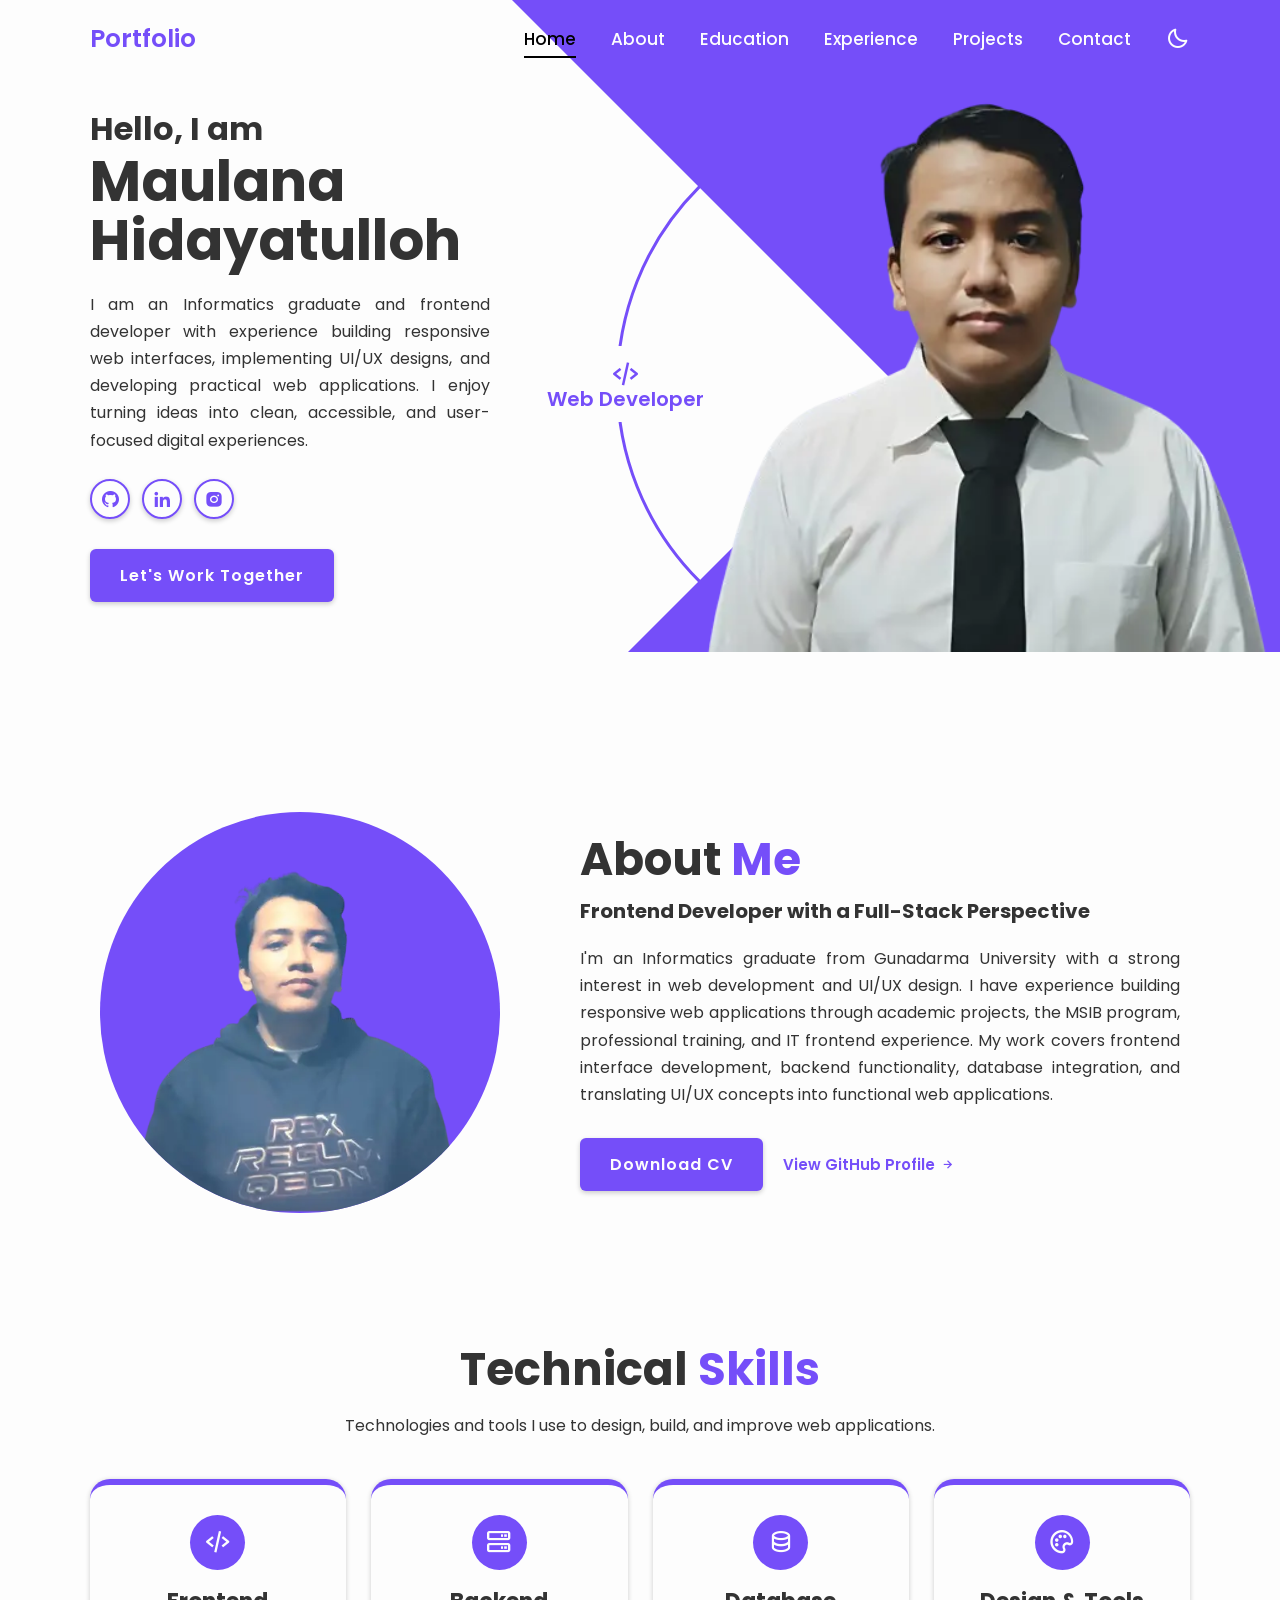
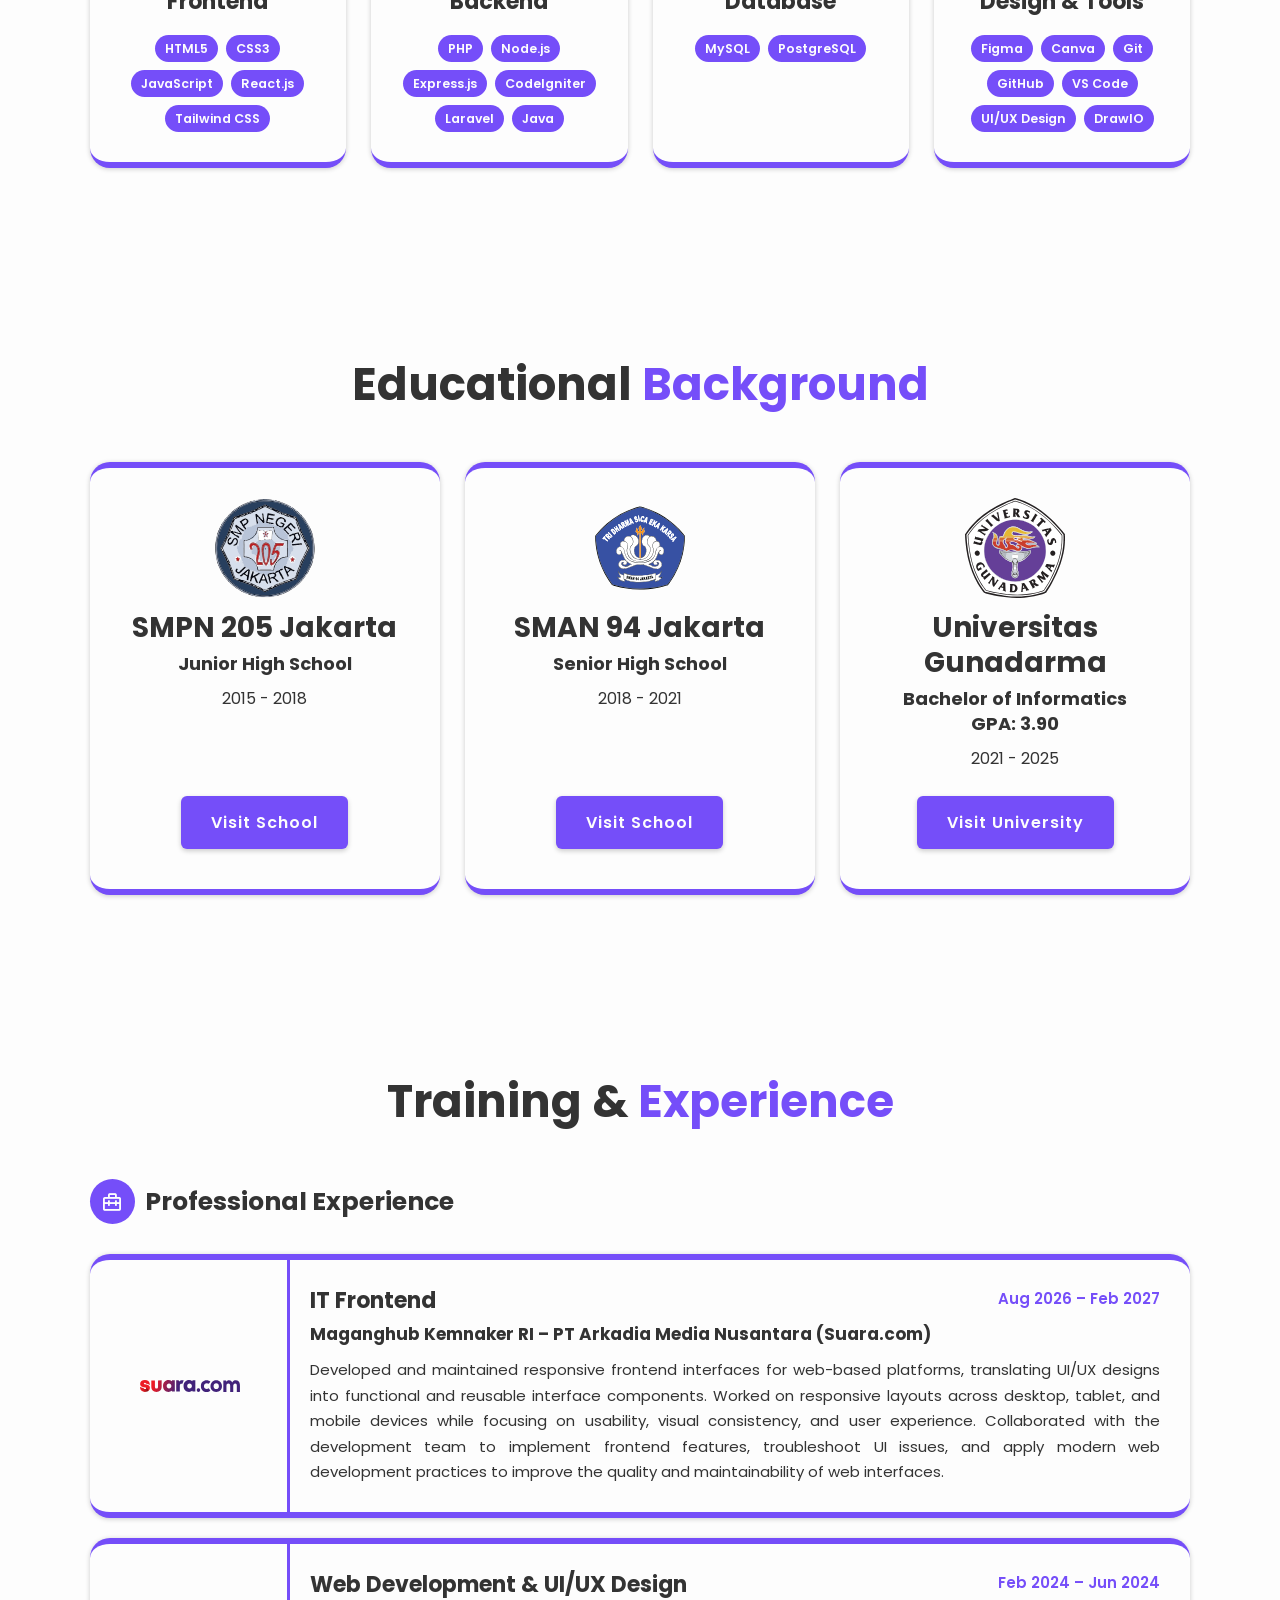
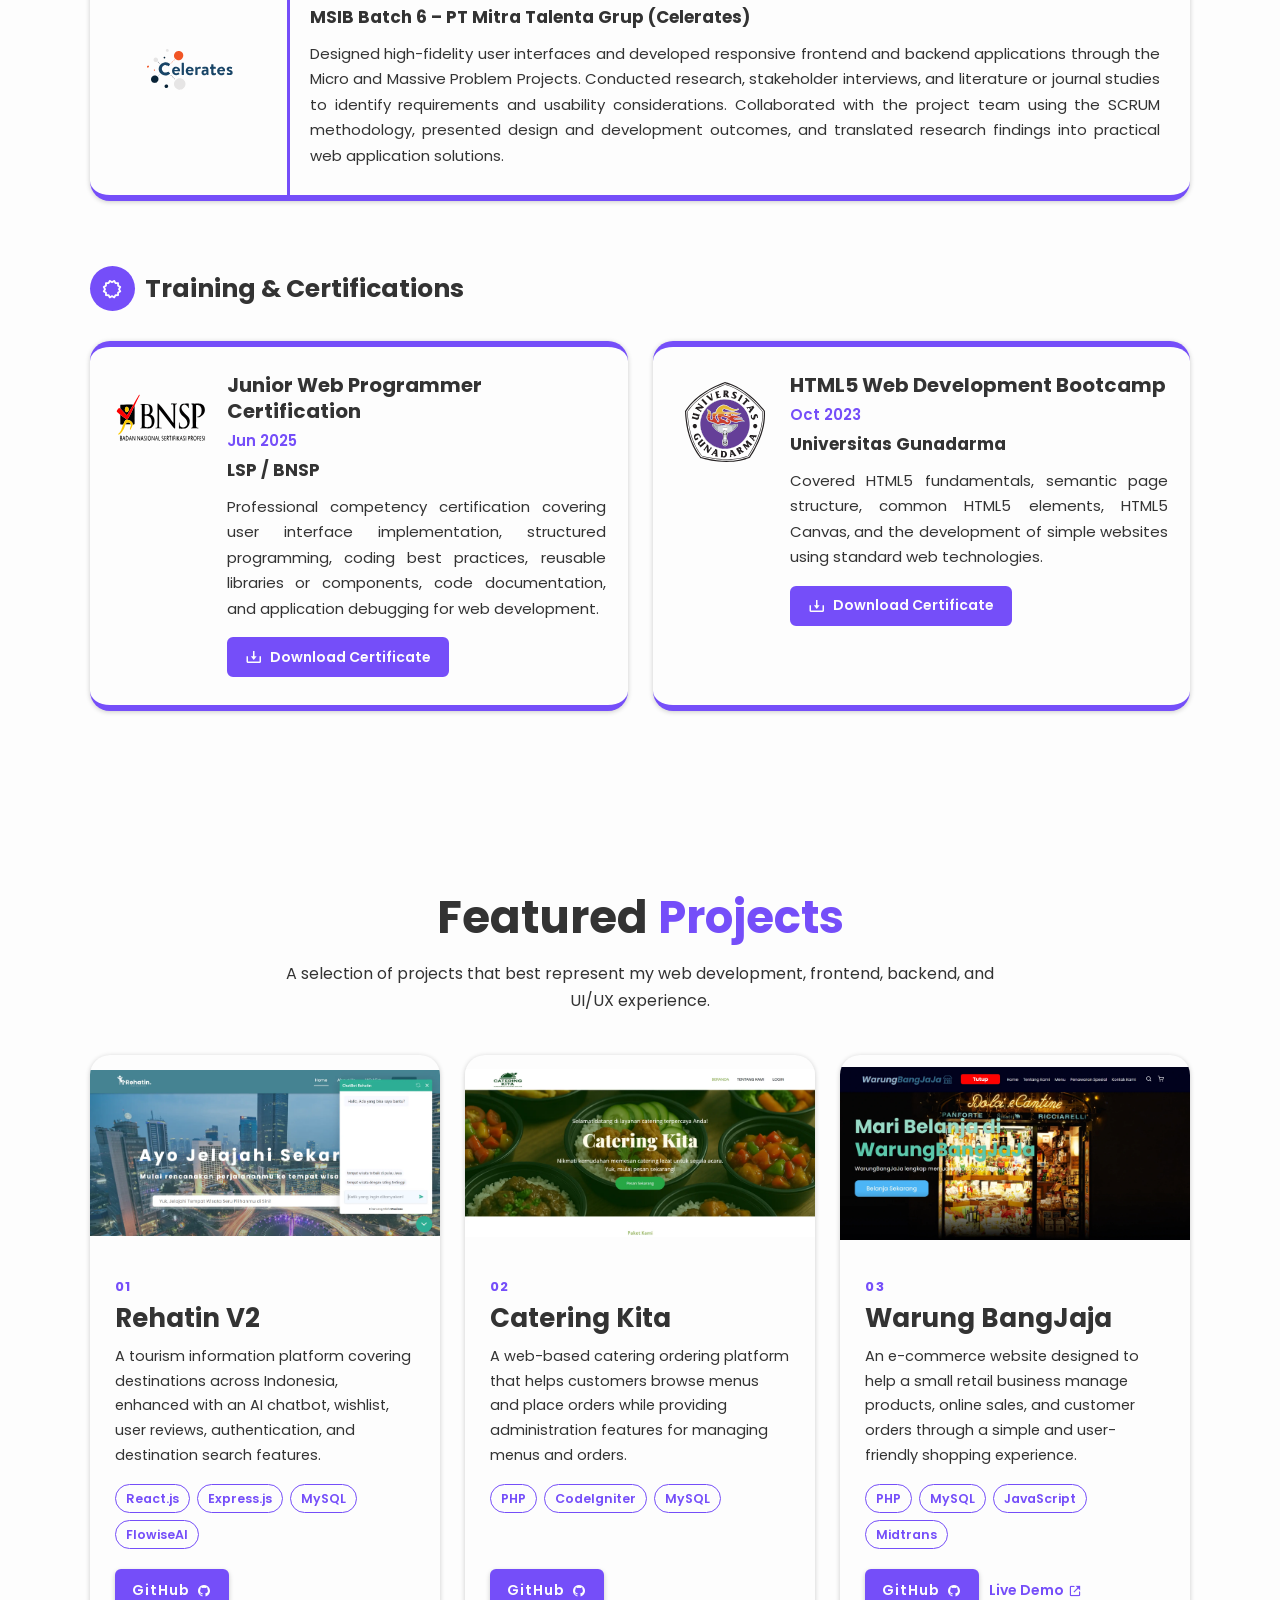
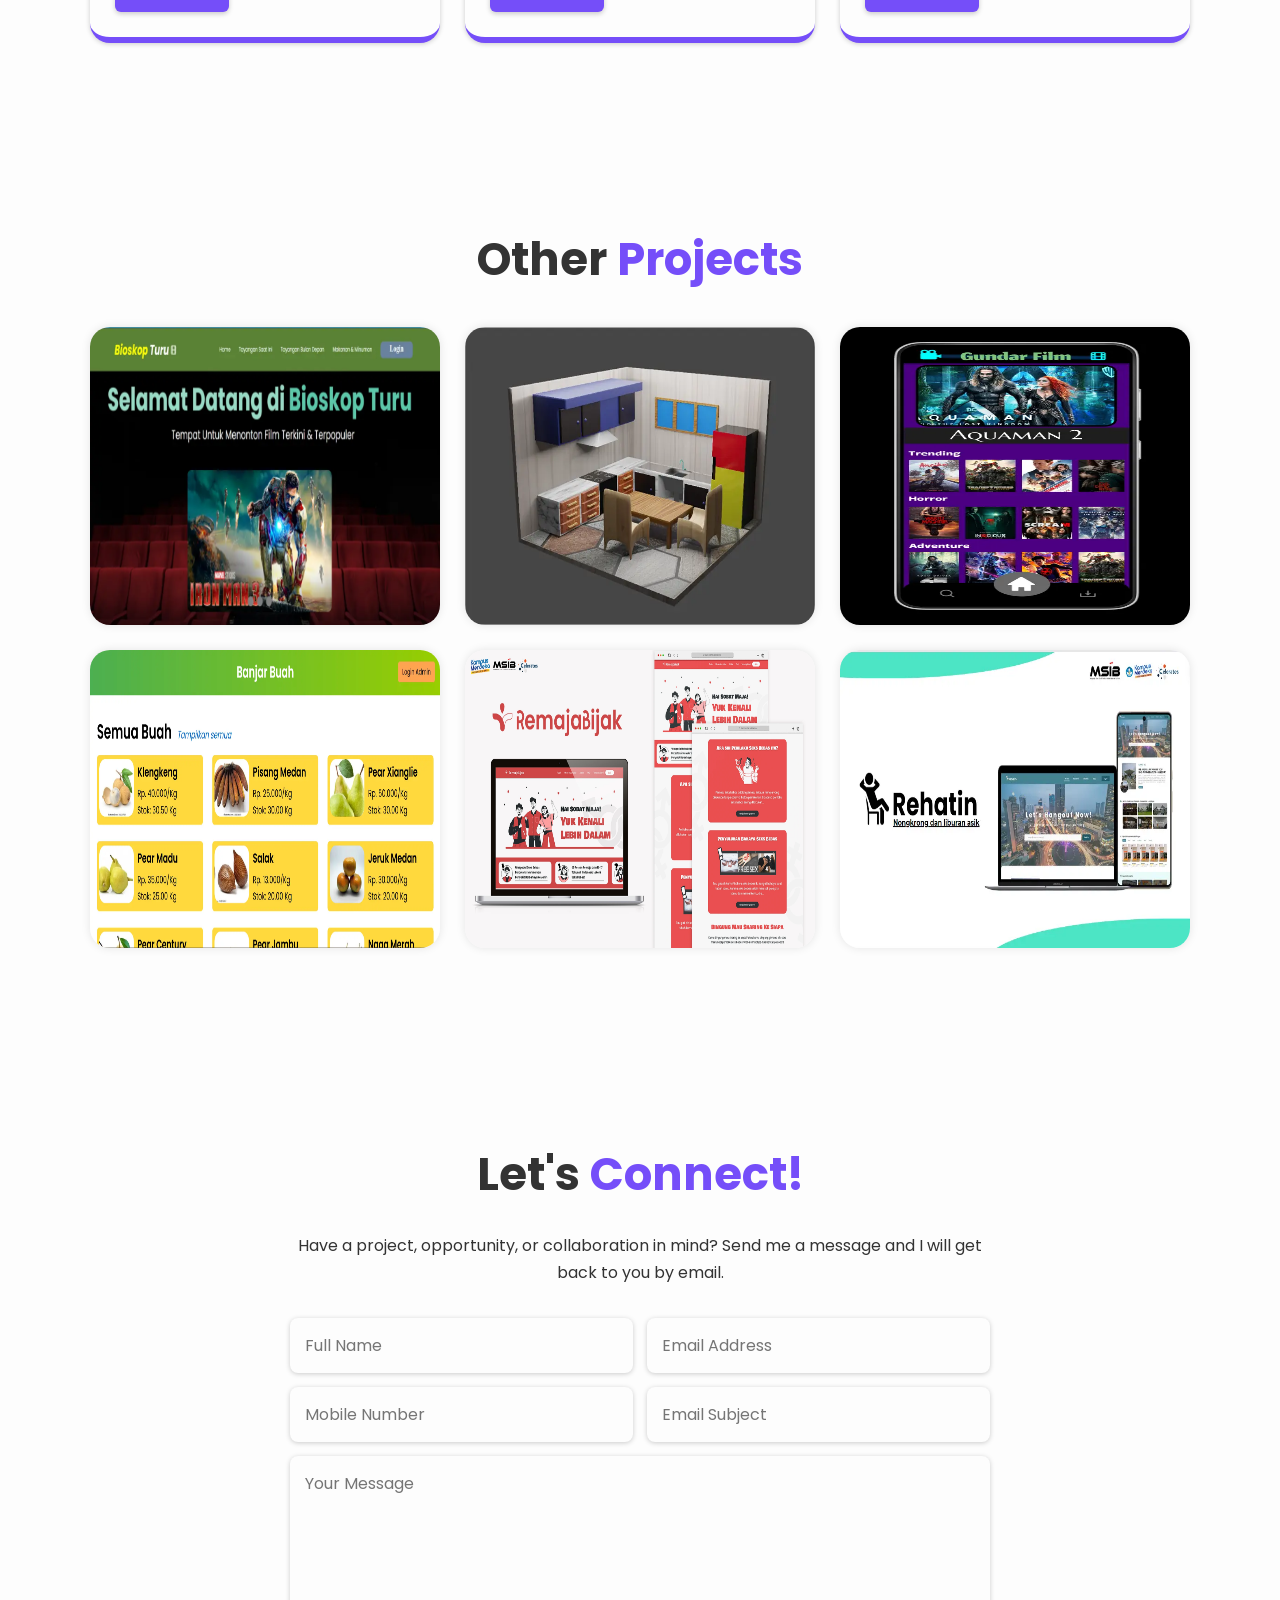
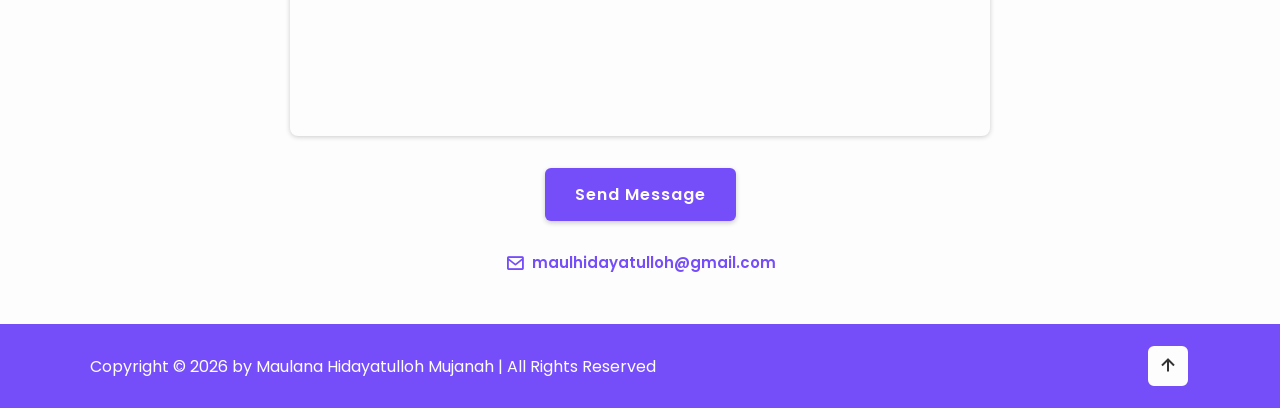
==== commit 2465fe0e: "update" ====
--- a/index.html
+++ b/index.html
@@ -222,10 +222,10 @@
             I'm an Informatics graduate from Gunadarma University with a strong
             interest in web development and UI/UX design. I have experience
             building responsive web applications through academic projects, the
-            MSIB program, professional training, and frontend internship
-            experience. My work covers frontend interface development, backend
-            functionality, database integration, and translating UI/UX concepts
-            into functional web applications.
+            MSIB program, professional training, and IT frontend experience. My
+            work covers frontend interface development, backend functionality,
+            database integration, and translating UI/UX concepts into functional
+            web applications.
           </p>
 
           <div class="about-actions">
@@ -385,7 +385,7 @@
               </div>
               <div class="experience-card-content">
                 <div class="experience-card-header">
-                  <h4>IT Frontend Intern</h4>
+                  <h4>IT Frontend</h4>
                   <span>Aug 2026 – Feb 2027</span>
                 </div>
                 <h5>
--- a/css/style.css
+++ b/css/style.css
@@ -806,6 +806,8 @@
 .featured-project-card {
   min-width: 0;
   overflow: hidden;
+  display: flex;
+  flex-direction: column;
   background: var(--bg-color);
   border-radius: 2rem;
   border-bottom: 0.6rem solid var(--main-color);
@@ -836,6 +838,9 @@
 
 .featured-project-content {
   padding: 2.5rem;
+  flex: 1;
+  display: flex;
+  flex-direction: column;
 }
 
 .project-number {
@@ -869,7 +874,8 @@
   align-items: center;
   flex-wrap: wrap;
   gap: 1rem;
-  margin-top: 2rem;
+  margin-top: auto;
+  padding-top: 2rem;
 }
 
 .featured-project-actions .btn {
@@ -1534,7 +1540,7 @@
 
   .home {
     min-height: 100vh;
-    padding-top: 8rem;
+    padding-top: 0;
   }
 
   .home .profession-container {
